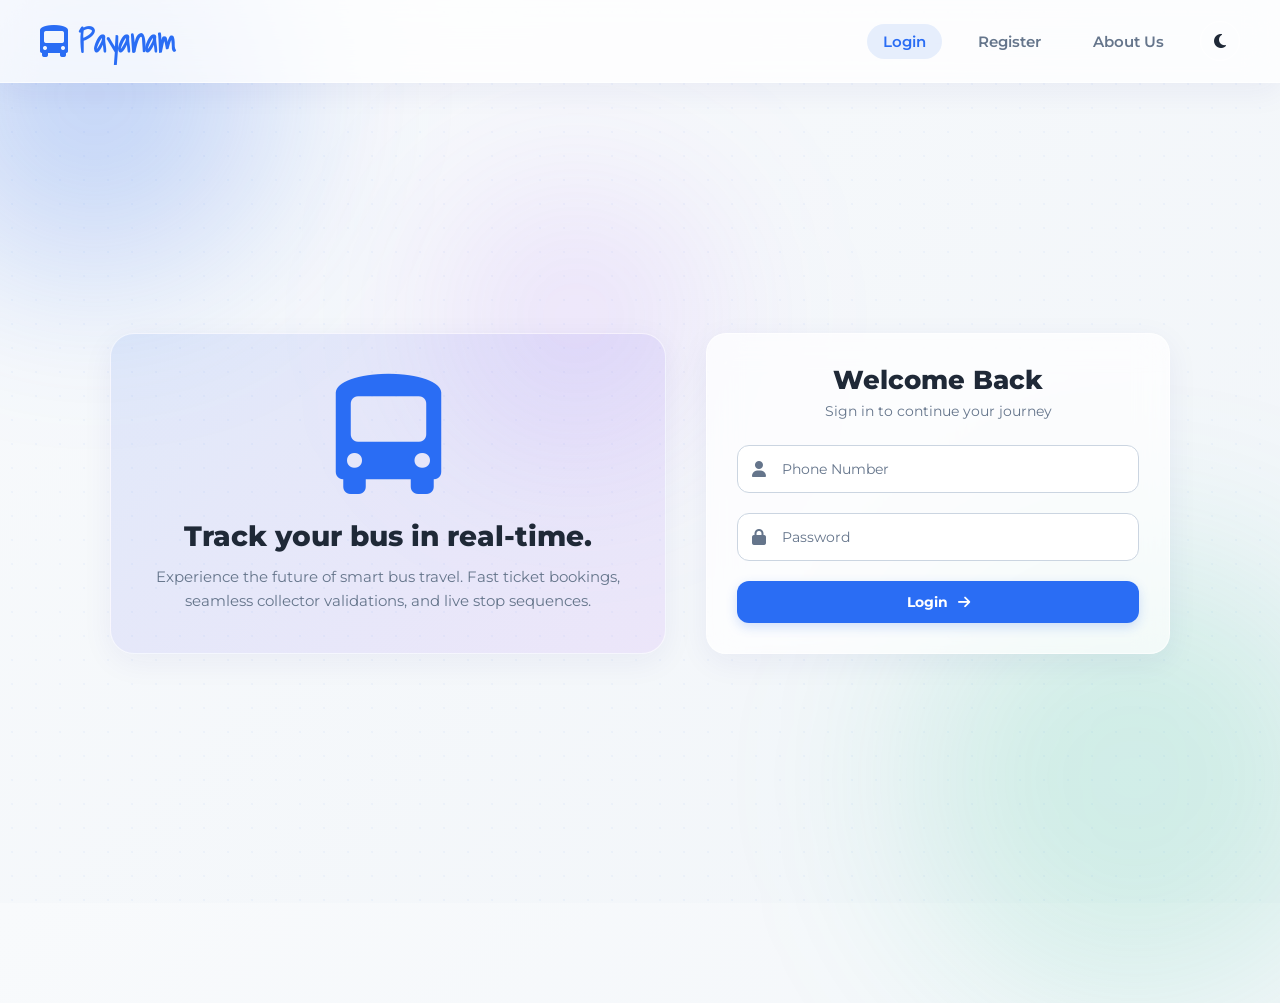
==== src/main/resources/static/index.html @ 1f66c8c4 "feat: complete root-level repository alignment with optimized docker and ignore rules" ====
<!DOCTYPE html>
<html lang="en" data-theme="light">
<head>
    <meta charset="UTF-8">
    <meta name="viewport" content="width=device-width, initial-scale=1.0">
    <link rel="stylesheet" href="src/css/style.css">
    <link rel="icon" type="image/x-icon" href="/src/images/icon.png">
    
    <!-- Fonts and Icons -->
    <link href="https://fonts.googleapis.com/css2?family=Montserrat:wght@300;400;600;700;800&family=Shadows+Into+Light&display=swap" rel="stylesheet">
    <link rel="stylesheet" href="https://cdnjs.cloudflare.com/ajax/libs/font-awesome/6.4.0/css/all.min.css">
    <title>Payanam - Future of Bus Travel</title>
    
    <script>
        // Apply theme immediately to prevent flashing
        const savedTheme = localStorage.getItem('theme') || 'light';
        document.documentElement.setAttribute('data-theme', savedTheme);
        
        fetch('/api/auth/me')
            .then(r => { if (r.ok) return r.json(); })
            .then(user => {
                if (user) {
                    if (user.role === 'ADMIN') window.location.href = '/admin.html';
                    else if (user.role === 'TICKETCOLLECTOR') window.location.href = '/collector.html';
                    else if (user.role === 'PASSENGER') window.location.href = '/dashboard.html';
                }
            }).catch(() => {});
    </script>
    
    <style>
        .main-content {
            display: flex;
            align-items: center;
            justify-content: center;
            min-height: calc(100vh - 80px);
            padding: 20px;
        }
        .container {
            display: grid;
            grid-template-columns: 1.2fr 1fr;
            gap: 40px;
            max-width: 1100px;
            width: 100%;
            align-items: center;
        }
        @media (max-width: 900px) {
            .container {
                grid-template-columns: 1fr;
            }
            .bus-image-wrapper {
                display: none;
            }
        }
        .bus-image-wrapper {
            background: linear-gradient(135deg, rgba(37, 99, 235, 0.1) 0%, rgba(168, 85, 247, 0.1) 100%);
            border-radius: 24px;
            padding: 40px;
            text-align: center;
            border: 1px solid var(--card-border);
            box-shadow: var(--glass-shadow);
        }
        .bus-vector {
            font-size: 120px;
            color: hsl(var(--primary));
            margin-bottom: 25px;
            animation: float-bus 4s infinite ease-in-out alternate;
        }
        @keyframes float-bus {
            0% { transform: translateY(0) rotate(0deg); }
            100% { transform: translateY(-15px) rotate(2deg); }
        }
        .bus-image-wrapper h2 {
            font-size: 28px;
            font-weight: 800;
            margin-bottom: 12px;
            color: hsl(var(--text-primary));
        }
        .bus-image-wrapper p {
            color: hsl(var(--text-secondary));
            font-size: 15px;
            line-height: 1.6;
        }
        .form-header {
            margin-bottom: 25px;
            text-align: center;
        }
        .form-header h2 {
            font-size: 26px;
            font-weight: 800;
            color: hsl(var(--text-primary));
            margin-bottom: 6px;
        }
        .form-header p {
            color: hsl(var(--text-secondary));
            font-size: 14px;
        }
        .about-us-container {
            max-width: 800px;
            margin: 0 auto;
            width: 100%;
        }
        .contact-grid {
            display: grid;
            grid-template-columns: repeat(3, 1fr);
            gap: 20px;
            margin-top: 30px;
        }
        @media (max-width: 600px) {
            .contact-grid {
                grid-template-columns: 1fr;
            }
        }
        .contact-box {
            background: var(--white);
            border: 1px solid var(--card-border);
            padding: 20px;
            border-radius: 16px;
            text-align: center;
            box-shadow: 0 4px 10px rgba(0,0,0,0.01);
        }
        .contact-box i {
            font-size: 24px;
            color: hsl(var(--primary));
            margin-bottom: 12px;
        }
        .contact-box p {
            font-weight: 700;
            font-size: 14px;
            margin-bottom: 4px;
        }
        .contact-box span {
            color: hsl(var(--text-secondary));
            font-size: 12px;
        }
    </style>
</head>
<body>
    <!-- Animated background layers -->
    <div class="bg-shape shape-1"></div>
    <div class="bg-shape shape-2"></div>
    <div class="bg-shape shape-3"></div>

    <header class="header">
        <div class="logo">
            <a class="logo-text" href="index.html">
                <i class="fas fa-bus-alt"></i> Payanam
            </a>
        </div>
        <nav class="nav-bar">
            <ul>    
                <li><span class="nav-link active" id="login-link">Login</span></li>
                <li><span class="nav-link" id="register-link">Register</span></li>
                <li><span class="nav-link" id="aboutus-link">About Us</span></li>
                <li>
                    <button class="theme-btn" id="theme-toggle" title="Toggle Light/Dark Theme">
                        <i class="fas fa-moon"></i>
                    </button>
                </li>
            </ul>
        </nav>
    </header>

    <main class="main-content">
        <div class="container" id="container">
            <div class="bus-image-wrapper">
                <i class="fas fa-bus-alt bus-vector"></i>
                <h2>Track your bus in real-time.</h2>
                <p>Experience the future of smart bus travel. Fast ticket bookings, seamless collector validations, and live stop sequences.</p>
            </div>
            
            <div class="glass-card" style="margin-bottom: 0;">
                <!-- Login Form -->
                <form id="login" class="login-form">
                    <div class="form-header">
                        <h2>Welcome Back</h2>
                        <p>Sign in to continue your journey</p>
                    </div>
                    
                    <div class="input-group"> 
                        <i class="fas fa-user input-icon"></i>
                        <input type="text" id="userId" name="userId" placeholder=" " required autocomplete="off">
                        <label for="userId">Phone Number</label>
                    </div>
                    <div class="input-group">
                        <i class="fas fa-lock input-icon"></i>
                        <input type="password" id="login-password" name="password" placeholder=" " required>
                        <label for="login-password">Password</label>
                    </div>

                    <button type="submit" class="primary-btn">
                        <span>Login</span>
                        <i class="fas fa-arrow-right"></i>
                    </button>
                </form>

                <!-- Register Form -->
                <form id="register" class="register-form" style="display: none;">
                    <div class="form-header">
                        <h2>Create Account</h2>
                        <p>Join Payanam today</p>
                    </div>

                    <div class="input-group"> 
                        <i class="fas fa-user input-icon"></i>
                        <input type="text" id="username" name="username" placeholder=" " required autocomplete="off">
                        <label for="username">Username</label>
                    </div>
                    <div class="input-group"> 
                        <i class="fas fa-phone input-icon"></i>
                        <input type="tel" id="phone" name="phone" placeholder=" " required autocomplete="off">
                        <label for="phone">Phone Number</label>
                    </div>
                    <div class="input-group">
                        <i class="fas fa-lock input-icon"></i>
                        <input type="password" id="register-password" name="password" placeholder=" " required>
                        <label for="register-password">Create Password</label>
                    </div>
                    <div class="input-group">
                        <i class="fas fa-check-circle input-icon"></i>
                        <input type="password" id="confirm-password" placeholder=" " required>
                        <label for="confirm-password">Confirm Password</label>
                    </div>
                    
                    <button type="submit" class="primary-btn">
                        <span>Register</span>
                        <i class="fas fa-arrow-right"></i>
                    </button>
                </form>
            </div>
        </div>

        <!-- About Us section -->
        <div id="aboutus-section" class="about-us-container" style="display: none;">
            <div class="glass-card" style="margin-bottom: 0;">
                <div class="form-header" style="text-align: left; border-bottom: 1px solid var(--border-divider); padding-bottom: 15px;">
                    <h2>About Payanam</h2>
                    <p>Building the next generation of public transport tracking systems</p>
                </div>
                <div style="font-size: 15px; line-height: 1.7; margin-top: 15px; display: flex; flex-direction: column; gap: 15px;">
                    <p><strong>Payanam</strong> is a smart bus tracking and ticket booking platform designed to simplify public transit. We merge secure digital ticket purchases with immediate collector scans and real-time route progress.</p>
                    <p>No more carrying exact change, losing paper tickets, or waiting at stops indefinitely. Simply purchase your digital pass online, view the active sequence updates from the collector, and show your confirmation ticket.</p>
                </div>
                
                <div class="contact-grid">
                    <div class="contact-box">
                        <i class="fas fa-phone-alt"></i>
                        <p>1800-123-4567</p>
                        <span>Toll-Free Support</span>
                    </div>
                    <div class="contact-box">
                        <i class="fas fa-envelope"></i>
                        <p>support@payanam.com</p>
                        <span>24/7 Email Support</span>
                    </div>
                    <div class="contact-box">
                        <i class="fas fa-map-marker-alt"></i>
                        <p>Vellore, IN</p>
                        <span>Headquarters</span>
                    </div>
                </div>
            </div>
        </div>
    </main>

    <!-- Global Loading Overlay -->
    <div class="loader-overlay" id="loading-overlay">
        <div class="spinner"></div>
    </div>

    <!-- Toast Notifications Container -->
    <div class="toast-container" id="toast-container"></div>

    <script src="src/js/index.js"></script>
</body>
</html>
---- src/main/resources/static/src/css/style.css ----
/* Global HSL Design System & Theme Custom Properties */
:root {
    --primary: 220 90% 56%;       /* #2563eb */
    --primary-hover: 224 85% 48%; /* #1d4ed8 */
    --secondary: 160 84% 39%;     /* #10b981 */
    --danger: 0 84% 60%;          /* #ef4444 */
    --warning: 38 92% 50%;        /* #f59e0b */
    --neutral-50: 210 40% 98%;
    --neutral-100: 210 40% 96.1%;
    --neutral-200: 210 40% 90%;
    --neutral-800: 215 28% 17%;
    --neutral-900: 222 47% 11%;
    
    /* Light Mode Tokens */
    --bg-start: #f8fafc;
    --bg-end: #f1f5f9;
    --bg-grid: rgba(37, 99, 235, 0.05);
    --text-primary: var(--neutral-800);
    --text-secondary: 215 16% 47%;
    --card-bg: rgba(255, 255, 255, 0.7);
    --card-border: rgba(255, 255, 255, 0.6);
    --glass-shadow: 0 8px 32px 0 rgba(31, 38, 135, 0.06);
    --nav-bg: rgba(255, 255, 255, 0.75);
    --border-divider: #cbd5e1;
    --white: #ffffff;
    --skeleton: #e2e8f0;
}

[data-theme="dark"] {
    /* Dark Mode Tokens */
    --bg-start: #0f172a;
    --bg-end: #020617;
    --bg-grid: rgba(96, 165, 250, 0.05);
    --text-primary: 210 40% 98%;
    --text-secondary: 215 20% 65%;
    --card-bg: rgba(15, 23, 42, 0.65);
    --card-border: rgba(255, 255, 255, 0.08);
    --glass-shadow: 0 8px 32px 0 rgba(0, 0, 0, 0.35);
    --nav-bg: rgba(15, 23, 42, 0.8);
    --border-divider: rgba(255, 255, 255, 0.1);
    --white: #1e293b;
    --skeleton: #334155;
}

/* Base Styles & Resets */
* {
    margin: 0;
    padding: 0;
    box-sizing: border-box;
    transition: background-color 0.3s ease, border-color 0.3s ease, color 0.3s ease;
}

body {
    font-family: "Montserrat", sans-serif;
    background: linear-gradient(135deg, var(--bg-start) 0%, var(--bg-end) 100%);
    min-height: 100vh;
    color: hsl(var(--text-primary));
    overflow-x: hidden;
    position: relative;
}

/* Grid Overlay Background Details */
body::before {
    content: '';
    position: absolute;
    top: 0; left: 0; width: 100%; height: 100%;
    background-image: radial-gradient(var(--bg-grid) 1px, transparent 1px);
    background-size: 24px 24px;
    z-index: -2;
    opacity: 0.8;
}

/* Floating Blurred Background Shapes */
.bg-shape {
    position: absolute;
    border-radius: 50%;
    filter: blur(90px);
    z-index: -1;
    animation: float 12s infinite ease-in-out alternate;
    pointer-events: none;
}

.shape-1 {
    width: 350px;
    height: 350px;
    background: rgba(37, 99, 235, 0.25);
    top: -80px;
    left: -80px;
}

.shape-2 {
    width: 450px;
    height: 450px;
    background: rgba(16, 185, 129, 0.15);
    bottom: -100px;
    right: -80px;
    animation-delay: -6s;
}

.shape-3 {
    width: 250px;
    height: 250px;
    background: rgba(168, 85, 247, 0.15);
    top: 35%;
    left: 45%;
    transform: translate(-50%, -50%);
    animation-duration: 16s;
}

@keyframes float {
    0% { transform: translate(0, 0) scale(1); }
    100% { transform: translate(40px, 60px) scale(1.15); }
}

/* Shared Header Navigation */
.header {
    display: flex;
    justify-content: space-between;
    align-items: center;
    padding: 15px 40px;
    background: var(--nav-bg);
    backdrop-filter: blur(16px);
    -webkit-backdrop-filter: blur(16px);
    position: sticky;
    top: 0;
    z-index: 99;
    border-bottom: 1px solid var(--card-border);
    box-shadow: var(--glass-shadow);
}

.logo-text {
    font-size: 32px;
    font-weight: 800;
    text-decoration: none;
    color: hsl(var(--primary));
    font-family: "Shadows Into Light", cursive;
    display: flex;
    align-items: center;
    gap: 10px;
}

.nav-bar ul {
    list-style: none;
    display: flex;
    gap: 20px;
    align-items: center;
}

.nav-link {
    cursor: pointer;
    font-weight: 600;
    font-size: 15px;
    color: hsl(var(--text-secondary));
    padding: 8px 16px;
    border-radius: 20px;
    transition: all 0.25s ease;
}

.nav-link:hover, .nav-link.active {
    color: hsl(var(--primary));
    background: rgba(37, 99, 235, 0.1);
}

/* Sleek Theme Switcher Button */
.theme-btn {
    background: transparent;
    border: 1px solid var(--card-border);
    color: hsl(var(--text-primary));
    width: 40px;
    height: 40px;
    border-radius: 50%;
    cursor: pointer;
    display: flex;
    align-items: center;
    justify-content: center;
    font-size: 16px;
    transition: all 0.25s ease;
}

.theme-btn:hover {
    background: rgba(37, 99, 235, 0.1);
    border-color: hsl(var(--primary));
    color: hsl(var(--primary));
    transform: rotate(20deg);
}

/* Global Grid Container System */
.container {
    max-width: 1200px;
    margin: 40px auto;
    padding: 0 20px;
}

/* Glassmorphism Cards & Panels */
.glass-card {
    background: var(--card-bg);
    border: 1px solid var(--card-border);
    backdrop-filter: blur(16px);
    -webkit-backdrop-filter: blur(16px);
    border-radius: 20px;
    box-shadow: var(--glass-shadow);
    padding: 30px;
    margin-bottom: 30px;
}

/* Core Dashboard Layout Matrices */
.dashboard-grid {
    display: grid;
    grid-template-columns: 280px 1fr;
    gap: 30px;
}

@media (max-width: 992px) {
    .dashboard-grid {
        grid-template-columns: 1fr;
    }
}

.content-grid {
    display: grid;
    grid-template-columns: 1fr 1fr;
    gap: 25px;
}

@media (max-width: 768px) {
    .content-grid {
        grid-template-columns: 1fr;
    }
}

/* Stats Widgets Cards */
.metrics-row {
    display: grid;
    grid-template-columns: repeat(auto-fit, minmax(220px, 1fr));
    gap: 20px;
    margin-bottom: 30px;
}

.metric-card {
    background: var(--white);
    border: 1px solid var(--card-border);
    border-radius: 16px;
    padding: 20px 24px;
    box-shadow: 0 4px 12px rgba(0,0,0,0.02);
    display: flex;
    align-items: center;
    gap: 20px;
    position: relative;
    overflow: hidden;
}

.metric-card::after {
    content: '';
    position: absolute;
    top: 0; left: 0; width: 4px; height: 100%;
    background: hsl(var(--primary));
}

.metric-card.success::after { background: hsl(var(--secondary)); }
.metric-card.danger::after { background: hsl(var(--danger)); }
.metric-card.warning::after { background: hsl(var(--warning)); }

.metric-icon {
    width: 50px;
    height: 50px;
    border-radius: 12px;
    display: flex;
    align-items: center;
    justify-content: center;
    font-size: 20px;
    color: hsl(var(--primary));
    background: rgba(37, 99, 235, 0.1);
}

.metric-card.success .metric-icon { color: hsl(var(--secondary)); background: rgba(16, 185, 129, 0.1); }
.metric-card.danger .metric-icon { color: hsl(var(--danger)); background: rgba(239, 68, 68, 0.1); }
.metric-card.warning .metric-icon { color: hsl(var(--warning)); background: rgba(245, 158, 11, 0.1); }

.metric-info h4 {
    font-size: 13px;
    color: hsl(var(--text-secondary));
    text-transform: uppercase;
    letter-spacing: 0.5px;
    margin-bottom: 5px;
}

.metric-info p {
    font-size: 24px;
    font-weight: 800;
    color: hsl(var(--text-primary));
}

/* Sidebar Navigation Pane */
.sidebar {
    display: flex;
    flex-direction: column;
    gap: 10px;
}

.sidebar-profile {
    text-align: center;
    padding-bottom: 20px;
    margin-bottom: 20px;
    border-bottom: 1px solid var(--border-divider);
}

.profile-avatar {
    width: 80px;
    height: 80px;
    border-radius: 50%;
    background: linear-gradient(135deg, hsl(var(--primary)) 0%, hsl(var(--warning)) 100%);
    color: white;
    display: flex;
    align-items: center;
    justify-content: center;
    font-size: 32px;
    font-weight: bold;
    margin: 0 auto 12px auto;
    border: 3px solid var(--white);
    box-shadow: var(--glass-shadow);
}

.sidebar-menu-btn {
    display: flex;
    align-items: center;
    gap: 15px;
    padding: 12px 20px;
    border-radius: 12px;
    background: transparent;
    color: hsl(var(--text-secondary));
    font-size: 15px;
    font-weight: 600;
    cursor: pointer;
    width: 100%;
    text-align: left;
    transition: all 0.25s ease;
    border: none;
}

.sidebar-menu-btn:hover, .sidebar-menu-btn.active {
    background: hsl(var(--primary));
    color: white;
    box-shadow: 0 4px 12px rgba(37, 99, 235, 0.25);
}

/* Forms Elements & Custom Floating Input Groups */
.input-group {
    position: relative;
    margin-bottom: 20px;
    width: 100%;
}

.input-icon {
    position: absolute;
    left: 15px;
    top: 50%;
    transform: translateY(-50%);
    color: hsl(var(--text-secondary));
    pointer-events: none;
}

.input-group input, .input-group select {
    width: 100%;
    padding: 14px 16px 14px 45px;
    border: 1px solid var(--border-divider);
    border-radius: 12px;
    background: var(--white);
    color: hsl(var(--text-primary));
    font-family: inherit;
    font-size: 14px;
    transition: all 0.25s ease;
}

.input-group select {
    appearance: none;
}

.input-group input:focus, .input-group select:focus {
    border-color: hsl(var(--primary));
    box-shadow: 0 0 0 3px rgba(37, 99, 235, 0.15);
}

.input-group label {
    position: absolute;
    left: 45px;
    top: 50%;
    transform: translateY(-50%);
    color: hsl(var(--text-secondary));
    pointer-events: none;
    transition: all 0.25s ease;
    font-size: 14px;
}

.input-group input:focus ~ label,
.input-group input:not(:placeholder-shown) ~ label {
    top: 0;
    left: 15px;
    font-size: 11px;
    background: var(--white);
    padding: 2px 8px;
    color: hsl(var(--primary));
    border-radius: 4px;
}

/* Sleek Buttons System */
.primary-btn, .secondary-btn, .danger-btn {
    display: inline-flex;
    align-items: center;
    justify-content: center;
    gap: 10px;
    padding: 12px 24px;
    border-radius: 12px;
    font-weight: 700;
    font-size: 14px;
    font-family: inherit;
    cursor: pointer;
    border: none;
    width: 100%;
    transition: all 0.25s ease;
}

.primary-btn {
    background: hsl(var(--primary));
    color: white;
    box-shadow: 0 4px 12px rgba(37, 99, 235, 0.2);
}

.primary-btn:hover {
    background: hsl(var(--primary-hover));
    transform: translateY(-2px);
}

.secondary-btn {
    background: rgba(37, 99, 235, 0.1);
    color: hsl(var(--primary));
}

.secondary-btn:hover {
    background: rgba(37, 99, 235, 0.18);
    transform: translateY(-2px);
}

.danger-btn {
    background: hsl(var(--danger));
    color: white;
    box-shadow: 0 4px 12px rgba(239, 68, 68, 0.2);
}

.danger-btn:hover {
    background: #dc2626;
    transform: translateY(-2px);
}

/* Beautiful Lists & Tables Styles */
.custom-table-wrapper {
    overflow-x: auto;
    border-radius: 12px;
    border: 1px solid var(--border-divider);
    background: var(--white);
}

.custom-table {
    width: 100%;
    border-collapse: collapse;
    text-align: left;
    font-size: 14px;
}

.custom-table th, .custom-table td {
    padding: 14px 20px;
}

.custom-table th {
    background: rgba(37, 99, 235, 0.05);
    color: hsl(var(--text-secondary));
    font-weight: 700;
    text-transform: uppercase;
    font-size: 12px;
    letter-spacing: 0.5px;
    border-bottom: 1px solid var(--border-divider);
}

.custom-table tr:not(:last-child) {
    border-bottom: 1px solid var(--border-divider);
}

.custom-table tbody tr:hover {
    background: rgba(37, 99, 235, 0.02);
}

/* Real-Time Status Badge Labels */
.status-badge {
    display: inline-flex;
    align-items: center;
    padding: 4px 12px;
    border-radius: 20px;
    font-size: 11px;
    font-weight: 700;
    text-transform: uppercase;
}

.status-badge.active { background: rgba(16, 185, 129, 0.12); color: hsl(var(--secondary)); }
.status-badge.pending { background: rgba(245, 158, 11, 0.12); color: hsl(var(--warning)); }
.status-badge.expired { background: rgba(239, 68, 68, 0.12); color: hsl(var(--danger)); }

/* Real-time Bus Stop Tracking Timeline List */
.timeline {
    position: relative;
    padding-left: 25px;
    margin-top: 15px;
}

.timeline::before {
    content: '';
    position: absolute;
    left: 5px;
    top: 5px;
    width: 3px;
    height: calc(100% - 15px);
    background: var(--border-divider);
}

.timeline-item {
    position: relative;
    padding-bottom: 20px;
}

.timeline-marker {
    position: absolute;
    left: -24px;
    top: 4px;
    width: 13px;
    height: 13px;
    border-radius: 50%;
    background: var(--white);
    border: 3px solid var(--border-divider);
    z-index: 1;
    transition: all 0.3s ease;
}

.timeline-item.passed .timeline-marker {
    background: hsl(var(--secondary));
    border-color: hsl(var(--secondary));
}

.timeline-item.active .timeline-marker {
    background: hsl(var(--primary));
    border-color: hsl(var(--primary));
    box-shadow: 0 0 0 4px rgba(37, 99, 235, 0.25);
    transform: scale(1.2);
}

.timeline-item.active::before {
    content: '';
    position: absolute;
    left: -20px;
    top: 8px;
    width: 5px;
    height: 5px;
    border-radius: 50%;
    background: white;
    z-index: 2;
}

.timeline-content {
    background: var(--white);
    border: 1px solid var(--card-border);
    padding: 12px 18px;
    border-radius: 12px;
    display: flex;
    justify-content: space-between;
    align-items: center;
    box-shadow: 0 2px 6px rgba(0,0,0,0.01);
}

.timeline-item.active .timeline-content {
    background: rgba(37, 99, 235, 0.05);
    border-color: rgba(37, 99, 235, 0.2);
}

/* Skeletons Placeholder Loading screens */
.skeleton-row {
    background: var(--skeleton);
    height: 18px;
    border-radius: 4px;
    margin-bottom: 12px;
    animation: pulse 1.5s infinite alternate;
}

@keyframes pulse {
    0% { opacity: 0.6; }
    100% { opacity: 1; }
}

/* Global Loading screen & Async Loader Overlay */
.loader-overlay {
    position: fixed;
    top: 0; left: 0; width: 100vw; height: 100vh;
    background: rgba(15, 23, 42, 0.6);
    backdrop-filter: blur(8px);
    z-index: 9999;
    display: flex;
    align-items: center;
    justify-content: center;
    opacity: 0;
    pointer-events: none;
    transition: opacity 0.3s ease;
}

.loader-overlay.active {
    opacity: 1;
    pointer-events: auto;
}

.spinner {
    width: 60px;
    height: 60px;
    border: 5px solid rgba(255, 255, 255, 0.25);
    border-top: 5px solid hsl(var(--primary));
    border-radius: 50%;
    animation: spin 1s infinite linear;
    box-shadow: var(--glass-shadow);
}

@keyframes spin {
    0% { transform: rotate(0deg); }
    100% { transform: rotate(360deg); }
}

/* Toast Notification Overlay Layout */
.toast-container {
    position: fixed;
    bottom: 25px;
    right: 25px;
    z-index: 10000;
    display: flex;
    flex-direction: column;
    gap: 12px;
    max-width: 360px;
    width: 100%;
}

.toast {
    background: var(--white);
    border: 1px solid var(--card-border);
    box-shadow: 0 10px 30px rgba(0,0,0,0.15);
    padding: 16px 20px;
    border-radius: 12px;
    display: flex;
    align-items: center;
    gap: 15px;
    transform: translateY(30px);
    opacity: 0;
    animation: slideIn 0.35s forwards cubic-bezier(0.175, 0.885, 0.32, 1.275);
    border-left: 5px solid hsl(var(--primary));
}

.toast.success { border-left-color: hsl(var(--secondary)); }
.toast.error { border-left-color: hsl(var(--danger)); }
.toast.warning { border-left-color: hsl(var(--warning)); }

@keyframes slideIn {
    to { transform: translateY(0); opacity: 1; }
}

/* Print Ticket Design Overrides */
@media print {
    body * {
        visibility: hidden;
    }
    .print-ticket-modal, .print-ticket-modal * {
        visibility: visible;
    }
    .print-ticket-modal {
        position: absolute;
        left: 0;
        top: 0;
        width: 100%;
        border: 2px dashed #000 !important;
        padding: 30px !important;
        background: white !important;
        color: black !important;
    }
    .modal-close-btn, .print-action-btn {
        display: none !important;
    }
}
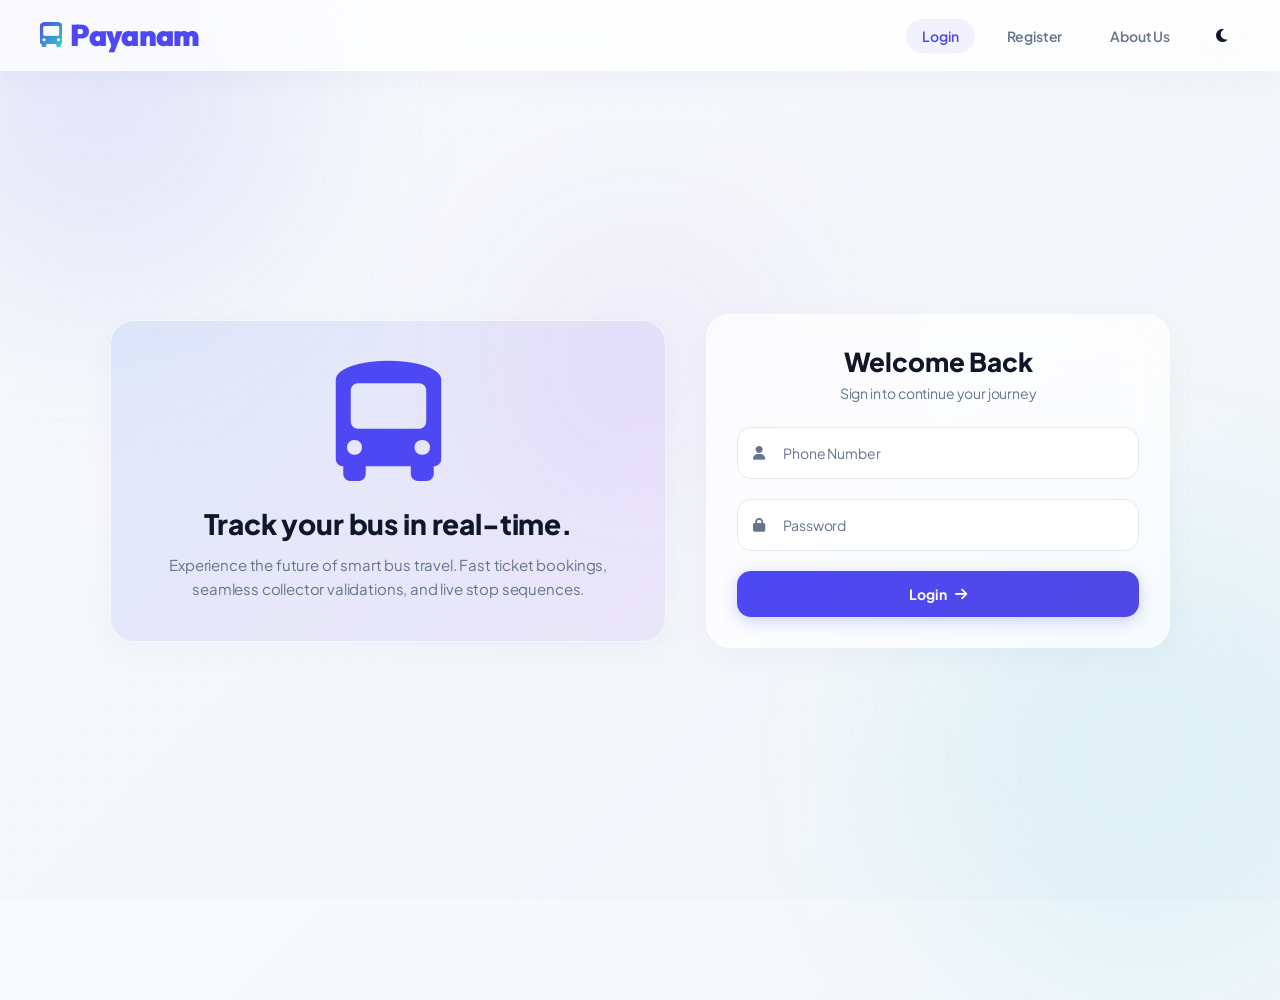
==== commit c3a29f1e: "Redesign layouts, OLED dark black theme, optimize mobile performance, fix broken collector styles, r" ====
--- a/src/main/resources/static/index.html
+++ b/src/main/resources/static/index.html
@@ -7,7 +7,7 @@
     <link rel="icon" type="image/x-icon" href="/src/images/icon.png">
     
     <!-- Fonts and Icons -->
-    <link href="https://fonts.googleapis.com/css2?family=Montserrat:wght@300;400;600;700;800&family=Shadows+Into+Light&display=swap" rel="stylesheet">
+    <link href="https://fonts.googleapis.com/css2?family=Plus+Jakarta+Sans:wght@300;400;500;600;700;800&family=Outfit:wght@300;400;500;600;700;800;900&family=Shadows+Into+Light&display=swap" rel="stylesheet">
     <link rel="stylesheet" href="https://cdnjs.cloudflare.com/ajax/libs/font-awesome/6.4.0/css/all.min.css">
     <title>Payanam - Future of Bus Travel</title>
     
--- a/src/main/resources/static/src/css/style.css
+++ b/src/main/resources/static/src/css/style.css
@@ -1,65 +1,77 @@
-/* Global HSL Design System & Theme Custom Properties */
+/* 
+ * ========================================================================
+ *                 PAYANAM MODERN GLOBAL DESIGN SYSTEM
+ * ========================================================================
+ */
+
+/* Google Premium Typography */
+@import url('https://fonts.googleapis.com/css2?family=Plus+Jakarta+Sans:wght@300;400;500;600;700;800&family=Outfit:wght@300;400;500;600;700;800;900&family=Shadows+Into+Light&display=swap');
+
 :root {
-    --primary: 220 90% 56%;       /* #2563eb */
-    --primary-hover: 224 85% 48%; /* #1d4ed8 */
-    --secondary: 160 84% 39%;     /* #10b981 */
-    --danger: 0 84% 60%;          /* #ef4444 */
-    --warning: 38 92% 50%;        /* #f59e0b */
+    /* Brand Palette - Modern High-Vibrancy Electric Colors */
+    --primary: 242 89% 62%;       /* Electric Indigo (#6366f1) */
+    --primary-hover: 243 75% 59%; /* Indigo Hover (#4f46e5) */
+    --secondary: 172 66% 50%;     /* Premium Electric Cyan (#06b6d4) */
+    --danger: 350 89% 60%;        /* Electric Coral (#f43f5e) */
+    --warning: 38 92% 50%;        /* Amber Gold (#f59e0b) */
+    
+    /* Neutrals */
     --neutral-50: 210 40% 98%;
     --neutral-100: 210 40% 96.1%;
     --neutral-200: 210 40% 90%;
     --neutral-800: 215 28% 17%;
     --neutral-900: 222 47% 11%;
-    
+
     /* Light Mode Tokens */
     --bg-start: #f8fafc;
     --bg-end: #f1f5f9;
-    --bg-grid: rgba(37, 99, 235, 0.05);
-    --text-primary: var(--neutral-800);
+    --bg-grid: rgba(99, 102, 241, 0.05);
+    --text-primary: var(--neutral-900);
     --text-secondary: 215 16% 47%;
     --card-bg: rgba(255, 255, 255, 0.7);
     --card-border: rgba(255, 255, 255, 0.6);
-    --glass-shadow: 0 8px 32px 0 rgba(31, 38, 135, 0.06);
+    --glass-shadow: 0 8px 32px 0 rgba(31, 38, 135, 0.04);
     --nav-bg: rgba(255, 255, 255, 0.75);
-    --border-divider: #cbd5e1;
+    --border-divider: #e2e8f0;
     --white: #ffffff;
     --skeleton: #e2e8f0;
 }
 
 [data-theme="dark"] {
-    /* Dark Mode Tokens */
-    --bg-start: #0f172a;
-    --bg-end: #020617;
-    --bg-grid: rgba(96, 165, 250, 0.05);
+    /* Premium OLED Pitch-Black & Neon Glow Tokens */
+    --bg-start: #000000;
+    --bg-end: #000000;
+    --bg-grid: rgba(99, 102, 241, 0.04);
     --text-primary: 210 40% 98%;
-    --text-secondary: 215 20% 65%;
-    --card-bg: rgba(15, 23, 42, 0.65);
+    --text-secondary: 215 20% 70%;
+    --card-bg: rgba(10, 10, 10, 0.75);
     --card-border: rgba(255, 255, 255, 0.08);
-    --glass-shadow: 0 8px 32px 0 rgba(0, 0, 0, 0.35);
-    --nav-bg: rgba(15, 23, 42, 0.8);
-    --border-divider: rgba(255, 255, 255, 0.1);
-    --white: #1e293b;
-    --skeleton: #334155;
-}
-
-/* Base Styles & Resets */
+    --glass-shadow: 0 8px 32px 0 rgba(0, 0, 0, 0.8), 0 0 1px 1px rgba(255, 255, 255, 0.05);
+    --nav-bg: rgba(0, 0, 0, 0.85);
+    --border-divider: rgba(255, 255, 255, 0.08);
+    --white: #0f0f0f;
+    --skeleton: #1a1a1a;
+}
+
+/* Base Styles & Global Resets */
 * {
     margin: 0;
     padding: 0;
     box-sizing: border-box;
-    transition: background-color 0.3s ease, border-color 0.3s ease, color 0.3s ease;
+    transition: background-color 0.25s ease, border-color 0.25s ease, color 0.25s ease, transform 0.2s ease, box-shadow 0.25s ease;
 }
 
 body {
-    font-family: "Montserrat", sans-serif;
+    font-family: 'Plus Jakarta Sans', 'Outfit', sans-serif;
     background: linear-gradient(135deg, var(--bg-start) 0%, var(--bg-end) 100%);
     min-height: 100vh;
     color: hsl(var(--text-primary));
     overflow-x: hidden;
     position: relative;
-}
-
-/* Grid Overlay Background Details */
+    letter-spacing: -0.01em;
+}
+
+/* Premium Grid Overlay Background Details */
 body::before {
     content: '';
     position: absolute;
@@ -70,165 +82,220 @@
     opacity: 0.8;
 }
 
-/* Floating Blurred Background Shapes */
+/* Breathtaking Animated Background Shapes */
 .bg-shape {
     position: absolute;
     border-radius: 50%;
-    filter: blur(90px);
+    filter: blur(100px);
     z-index: -1;
-    animation: float 12s infinite ease-in-out alternate;
+    animation: float-shape 15s infinite ease-in-out alternate;
     pointer-events: none;
+    opacity: 0.65;
 }
 
 .shape-1 {
-    width: 350px;
-    height: 350px;
-    background: rgba(37, 99, 235, 0.25);
-    top: -80px;
-    left: -80px;
+    width: 400px;
+    height: 400px;
+    background: rgba(99, 102, 241, 0.2);
+    top: -100px;
+    left: -100px;
 }
 
 .shape-2 {
-    width: 450px;
-    height: 450px;
-    background: rgba(16, 185, 129, 0.15);
+    width: 480px;
+    height: 480px;
+    background: rgba(6, 182, 212, 0.12);
     bottom: -100px;
-    right: -80px;
-    animation-delay: -6s;
+    right: -100px;
+    animation-delay: -7s;
 }
 
 .shape-3 {
-    width: 250px;
-    height: 250px;
-    background: rgba(168, 85, 247, 0.15);
-    top: 35%;
-    left: 45%;
+    width: 300px;
+    height: 300px;
+    background: rgba(168, 85, 247, 0.12);
+    top: 40%;
+    left: 50%;
     transform: translate(-50%, -50%);
-    animation-duration: 16s;
-}
-
-@keyframes float {
-    0% { transform: translate(0, 0) scale(1); }
-    100% { transform: translate(40px, 60px) scale(1.15); }
-}
-
-/* Shared Header Navigation */
+    animation-duration: 20s;
+}
+
+@keyframes float-shape {
+    0% { transform: translate(0, 0) scale(1) rotate(0deg); }
+    50% { transform: translate(50px, 30px) scale(1.1) rotate(90deg); }
+    100% { transform: translate(-30px, 60px) scale(0.95) rotate(180deg); }
+}
+
+/* Glassmorphic Sticky Header */
 .header {
     display: flex;
     justify-content: space-between;
     align-items: center;
-    padding: 15px 40px;
+    padding: 16px 40px;
     background: var(--nav-bg);
-    backdrop-filter: blur(16px);
-    -webkit-backdrop-filter: blur(16px);
+    backdrop-filter: blur(20px);
+    -webkit-backdrop-filter: blur(20px);
     position: sticky;
     top: 0;
-    z-index: 99;
+    z-index: 100;
     border-bottom: 1px solid var(--card-border);
     box-shadow: var(--glass-shadow);
 }
 
 .logo-text {
-    font-size: 32px;
-    font-weight: 800;
+    font-size: 30px;
+    font-weight: 900;
     text-decoration: none;
     color: hsl(var(--primary));
-    font-family: "Shadows Into Light", cursive;
-    display: flex;
-    align-items: center;
-    gap: 10px;
+    font-family: 'Outfit', sans-serif;
+    display: flex;
+    align-items: center;
+    gap: 8px;
+    letter-spacing: -0.03em;
+}
+
+.logo-text i {
+    font-size: 26px;
+    background: linear-gradient(135deg, hsl(var(--primary)) 0%, hsl(var(--secondary)) 100%);
+    -webkit-background-clip: text;
+    -webkit-text-fill-color: transparent;
 }
 
 .nav-bar ul {
     list-style: none;
     display: flex;
-    gap: 20px;
+    gap: 16px;
     align-items: center;
 }
 
 .nav-link {
     cursor: pointer;
     font-weight: 600;
-    font-size: 15px;
+    font-size: 14px;
     color: hsl(var(--text-secondary));
     padding: 8px 16px;
     border-radius: 20px;
-    transition: all 0.25s ease;
+    transition: all 0.2s ease;
 }
 
 .nav-link:hover, .nav-link.active {
     color: hsl(var(--primary));
-    background: rgba(37, 99, 235, 0.1);
-}
-
-/* Sleek Theme Switcher Button */
+    background: rgba(99, 102, 241, 0.08);
+}
+
+/* Modern Theme Switcher Button */
 .theme-btn {
     background: transparent;
     border: 1px solid var(--card-border);
     color: hsl(var(--text-primary));
-    width: 40px;
-    height: 40px;
+    width: 38px;
+    height: 38px;
     border-radius: 50%;
     cursor: pointer;
     display: flex;
     align-items: center;
     justify-content: center;
-    font-size: 16px;
-    transition: all 0.25s ease;
+    font-size: 15px;
+    box-shadow: 0 2px 8px rgba(0, 0, 0, 0.02);
 }
 
 .theme-btn:hover {
-    background: rgba(37, 99, 235, 0.1);
+    background: rgba(99, 102, 241, 0.08);
     border-color: hsl(var(--primary));
     color: hsl(var(--primary));
-    transform: rotate(20deg);
-}
-
-/* Global Grid Container System */
+    transform: rotate(15deg) scale(1.05);
+}
+
+/* Global Container */
 .container {
     max-width: 1200px;
     margin: 40px auto;
     padding: 0 20px;
 }
 
-/* Glassmorphism Cards & Panels */
+/* Modern Premium Glassmorphic Card */
 .glass-card {
     background: var(--card-bg);
     border: 1px solid var(--card-border);
-    backdrop-filter: blur(16px);
-    -webkit-backdrop-filter: blur(16px);
-    border-radius: 20px;
+    backdrop-filter: blur(20px);
+    -webkit-backdrop-filter: blur(20px);
+    border-radius: 24px;
     box-shadow: var(--glass-shadow);
     padding: 30px;
     margin-bottom: 30px;
-}
-
-/* Core Dashboard Layout Matrices */
+    overflow: hidden;
+}
+
+.glass-card:hover {
+    box-shadow: var(--glass-shadow), 0 12px 40px rgba(0, 0, 0, 0.08);
+}
+
+/* Dashboard Layout Grid Matrices */
 .dashboard-grid {
     display: grid;
     grid-template-columns: 280px 1fr;
     gap: 30px;
 }
 
-@media (max-width: 992px) {
-    .dashboard-grid {
-        grid-template-columns: 1fr;
-    }
-}
-
+.sidebar {
+    display: flex;
+    flex-direction: column;
+    gap: 15px;
+}
+
+.sidebar-profile {
+    text-align: center;
+    padding-bottom: 24px;
+    margin-bottom: 20px;
+    border-bottom: 1px solid var(--border-divider);
+}
+
+.profile-avatar {
+    width: 76px;
+    height: 76px;
+    border-radius: 50%;
+    background: linear-gradient(135deg, hsl(var(--primary)) 0%, hsl(var(--secondary)) 100%);
+    color: white;
+    display: flex;
+    align-items: center;
+    justify-content: center;
+    font-size: 28px;
+    font-weight: 800;
+    margin: 0 auto 16px auto;
+    border: 3px solid var(--white);
+    box-shadow: 0 8px 24px rgba(99, 102, 241, 0.25);
+}
+
+.sidebar-menu-btn {
+    display: flex;
+    align-items: center;
+    gap: 12px;
+    padding: 14px 20px;
+    border-radius: 16px;
+    background: transparent;
+    color: hsl(var(--text-secondary));
+    font-size: 14px;
+    font-weight: 600;
+    cursor: pointer;
+    width: 100%;
+    text-align: left;
+    border: none;
+}
+
+.sidebar-menu-btn:hover, .sidebar-menu-btn.active {
+    background: hsl(var(--primary));
+    color: white;
+    box-shadow: 0 8px 20px rgba(99, 102, 241, 0.25);
+}
+
+/* Content Layout Grid */
 .content-grid {
     display: grid;
     grid-template-columns: 1fr 1fr;
     gap: 25px;
 }
 
-@media (max-width: 768px) {
-    .content-grid {
-        grid-template-columns: 1fr;
-    }
-}
-
-/* Stats Widgets Cards */
+/* Metric Cards Widgets Row */
 .metrics-row {
     display: grid;
     grid-template-columns: repeat(auto-fit, minmax(220px, 1fr));
@@ -239,12 +306,12 @@
 .metric-card {
     background: var(--white);
     border: 1px solid var(--card-border);
-    border-radius: 16px;
-    padding: 20px 24px;
-    box-shadow: 0 4px 12px rgba(0,0,0,0.02);
-    display: flex;
-    align-items: center;
-    gap: 20px;
+    border-radius: 20px;
+    padding: 24px;
+    box-shadow: 0 4px 16px rgba(0,0,0,0.01);
+    display: flex;
+    align-items: center;
+    gap: 16px;
     position: relative;
     overflow: hidden;
 }
@@ -256,94 +323,42 @@
     background: hsl(var(--primary));
 }
 
-.metric-card.success::after { background: hsl(var(--secondary)); }
+.metric-card.success::after { background: #10b981; }
 .metric-card.danger::after { background: hsl(var(--danger)); }
 .metric-card.warning::after { background: hsl(var(--warning)); }
 
 .metric-icon {
-    width: 50px;
-    height: 50px;
+    width: 46px;
+    height: 46px;
     border-radius: 12px;
     display: flex;
     align-items: center;
     justify-content: center;
-    font-size: 20px;
+    font-size: 18px;
     color: hsl(var(--primary));
-    background: rgba(37, 99, 235, 0.1);
-}
-
-.metric-card.success .metric-icon { color: hsl(var(--secondary)); background: rgba(16, 185, 129, 0.1); }
-.metric-card.danger .metric-icon { color: hsl(var(--danger)); background: rgba(239, 68, 68, 0.1); }
-.metric-card.warning .metric-icon { color: hsl(var(--warning)); background: rgba(245, 158, 11, 0.1); }
+    background: rgba(99, 102, 241, 0.08);
+}
+
+.metric-card.success .metric-icon { color: #10b981; background: rgba(16, 185, 129, 0.08); }
+.metric-card.danger .metric-icon { color: hsl(var(--danger)); background: rgba(244, 63, 94, 0.08); }
+.metric-card.warning .metric-icon { color: hsl(var(--warning)); background: rgba(245, 158, 11, 0.08); }
 
 .metric-info h4 {
-    font-size: 13px;
+    font-size: 12px;
+    font-weight: 700;
     color: hsl(var(--text-secondary));
     text-transform: uppercase;
-    letter-spacing: 0.5px;
-    margin-bottom: 5px;
+    letter-spacing: 0.8px;
+    margin-bottom: 4px;
 }
 
 .metric-info p {
-    font-size: 24px;
+    font-size: 26px;
     font-weight: 800;
     color: hsl(var(--text-primary));
 }
 
-/* Sidebar Navigation Pane */
-.sidebar {
-    display: flex;
-    flex-direction: column;
-    gap: 10px;
-}
-
-.sidebar-profile {
-    text-align: center;
-    padding-bottom: 20px;
-    margin-bottom: 20px;
-    border-bottom: 1px solid var(--border-divider);
-}
-
-.profile-avatar {
-    width: 80px;
-    height: 80px;
-    border-radius: 50%;
-    background: linear-gradient(135deg, hsl(var(--primary)) 0%, hsl(var(--warning)) 100%);
-    color: white;
-    display: flex;
-    align-items: center;
-    justify-content: center;
-    font-size: 32px;
-    font-weight: bold;
-    margin: 0 auto 12px auto;
-    border: 3px solid var(--white);
-    box-shadow: var(--glass-shadow);
-}
-
-.sidebar-menu-btn {
-    display: flex;
-    align-items: center;
-    gap: 15px;
-    padding: 12px 20px;
-    border-radius: 12px;
-    background: transparent;
-    color: hsl(var(--text-secondary));
-    font-size: 15px;
-    font-weight: 600;
-    cursor: pointer;
-    width: 100%;
-    text-align: left;
-    transition: all 0.25s ease;
-    border: none;
-}
-
-.sidebar-menu-btn:hover, .sidebar-menu-btn.active {
-    background: hsl(var(--primary));
-    color: white;
-    box-shadow: 0 4px 12px rgba(37, 99, 235, 0.25);
-}
-
-/* Forms Elements & Custom Floating Input Groups */
+/* Premium Floating Form Fields */
 .input-group {
     position: relative;
     margin-bottom: 20px;
@@ -352,111 +367,118 @@
 
 .input-icon {
     position: absolute;
-    left: 15px;
+    left: 16px;
     top: 50%;
     transform: translateY(-50%);
     color: hsl(var(--text-secondary));
     pointer-events: none;
+    font-size: 14px;
+    z-index: 2;
 }
 
 .input-group input, .input-group select {
     width: 100%;
-    padding: 14px 16px 14px 45px;
+    padding: 16px 16px 16px 46px;
     border: 1px solid var(--border-divider);
-    border-radius: 12px;
+    border-radius: 14px;
     background: var(--white);
     color: hsl(var(--text-primary));
     font-family: inherit;
     font-size: 14px;
-    transition: all 0.25s ease;
+    outline: none;
+    z-index: 1;
 }
 
 .input-group select {
     appearance: none;
+    background-image: url("data:image/svg+xml;utf8,<svg xmlns='http://www.w3.org/2000/svg' width='24' height='24' viewBox='0 0 24 24' fill='none' stroke='%2364748b' stroke-width='2' stroke-linecap='round' stroke-linejoin='round'><polyline points='6 9 12 15 18 9'></polyline></svg>");
+    background-repeat: no-repeat;
+    background-position: right 16px top 50%;
+    background-size: 16px;
 }
 
 .input-group input:focus, .input-group select:focus {
     border-color: hsl(var(--primary));
-    box-shadow: 0 0 0 3px rgba(37, 99, 235, 0.15);
+    box-shadow: 0 0 0 4px rgba(99, 102, 241, 0.12);
 }
 
 .input-group label {
     position: absolute;
-    left: 45px;
+    left: 46px;
     top: 50%;
     transform: translateY(-50%);
     color: hsl(var(--text-secondary));
     pointer-events: none;
-    transition: all 0.25s ease;
     font-size: 14px;
+    z-index: 2;
 }
 
 .input-group input:focus ~ label,
 .input-group input:not(:placeholder-shown) ~ label {
     top: 0;
-    left: 15px;
+    left: 14px;
     font-size: 11px;
     background: var(--white);
-    padding: 2px 8px;
+    padding: 1px 6px;
     color: hsl(var(--primary));
-    border-radius: 4px;
-}
-
-/* Sleek Buttons System */
+    font-weight: 700;
+}
+
+/* Beautiful High-End Buttons */
 .primary-btn, .secondary-btn, .danger-btn {
     display: inline-flex;
     align-items: center;
     justify-content: center;
-    gap: 10px;
-    padding: 12px 24px;
-    border-radius: 12px;
+    gap: 8px;
+    padding: 14px 24px;
+    border-radius: 14px;
     font-weight: 700;
     font-size: 14px;
     font-family: inherit;
     cursor: pointer;
     border: none;
     width: 100%;
-    transition: all 0.25s ease;
 }
 
 .primary-btn {
-    background: hsl(var(--primary));
+    background: linear-gradient(135deg, hsl(var(--primary)) 0%, hsl(var(--primary-hover)) 100%);
     color: white;
-    box-shadow: 0 4px 12px rgba(37, 99, 235, 0.2);
+    box-shadow: 0 4px 16px rgba(99, 102, 241, 0.3);
 }
 
 .primary-btn:hover {
-    background: hsl(var(--primary-hover));
     transform: translateY(-2px);
+    box-shadow: 0 8px 24px rgba(99, 102, 241, 0.4);
 }
 
 .secondary-btn {
-    background: rgba(37, 99, 235, 0.1);
+    background: rgba(99, 102, 241, 0.08);
     color: hsl(var(--primary));
 }
 
 .secondary-btn:hover {
-    background: rgba(37, 99, 235, 0.18);
+    background: rgba(99, 102, 241, 0.14);
     transform: translateY(-2px);
 }
 
 .danger-btn {
-    background: hsl(var(--danger));
+    background: linear-gradient(135deg, hsl(var(--danger)) 0%, #e11d48 100%);
     color: white;
-    box-shadow: 0 4px 12px rgba(239, 68, 68, 0.2);
+    box-shadow: 0 4px 16px rgba(244, 63, 94, 0.3);
 }
 
 .danger-btn:hover {
-    background: #dc2626;
     transform: translateY(-2px);
-}
-
-/* Beautiful Lists & Tables Styles */
+    box-shadow: 0 8px 24px rgba(244, 63, 94, 0.4);
+}
+
+/* Table Restructuring */
 .custom-table-wrapper {
     overflow-x: auto;
-    border-radius: 12px;
+    border-radius: 16px;
     border: 1px solid var(--border-divider);
     background: var(--white);
+    margin-bottom: 20px;
 }
 
 .custom-table {
@@ -467,16 +489,16 @@
 }
 
 .custom-table th, .custom-table td {
-    padding: 14px 20px;
+    padding: 16px 20px;
 }
 
 .custom-table th {
-    background: rgba(37, 99, 235, 0.05);
+    background: rgba(99, 102, 241, 0.04);
     color: hsl(var(--text-secondary));
     font-weight: 700;
     text-transform: uppercase;
-    font-size: 12px;
-    letter-spacing: 0.5px;
+    font-size: 11px;
+    letter-spacing: 0.8px;
     border-bottom: 1px solid var(--border-divider);
 }
 
@@ -485,126 +507,107 @@
 }
 
 .custom-table tbody tr:hover {
-    background: rgba(37, 99, 235, 0.02);
-}
-
-/* Real-Time Status Badge Labels */
+    background: rgba(99, 102, 241, 0.02);
+}
+
+/* Status Badges */
 .status-badge {
     display: inline-flex;
     align-items: center;
-    padding: 4px 12px;
+    gap: 4px;
+    padding: 5px 12px;
     border-radius: 20px;
-    font-size: 11px;
+    font-size: 10px;
     font-weight: 700;
     text-transform: uppercase;
-}
-
-.status-badge.active { background: rgba(16, 185, 129, 0.12); color: hsl(var(--secondary)); }
-.status-badge.pending { background: rgba(245, 158, 11, 0.12); color: hsl(var(--warning)); }
-.status-badge.expired { background: rgba(239, 68, 68, 0.12); color: hsl(var(--danger)); }
-
-/* Real-time Bus Stop Tracking Timeline List */
+    letter-spacing: 0.5px;
+}
+
+.status-badge.active { background: rgba(16, 185, 129, 0.1); color: #10b981; }
+.status-badge.pending { background: rgba(245, 158, 11, 0.1); color: hsl(var(--warning)); }
+.status-badge.expired { background: rgba(244, 63, 94, 0.1); color: hsl(var(--danger)); }
+
+/* Breathtaking Real-time Pulse Timeline Tracker */
 .timeline {
     position: relative;
-    padding-left: 25px;
+    padding-left: 28px;
     margin-top: 15px;
 }
 
 .timeline::before {
     content: '';
     position: absolute;
-    left: 5px;
-    top: 5px;
-    width: 3px;
-    height: calc(100% - 15px);
+    left: 6px;
+    top: 6px;
+    width: 2px;
+    height: calc(100% - 16px);
     background: var(--border-divider);
 }
 
 .timeline-item {
     position: relative;
-    padding-bottom: 20px;
+    padding-bottom: 24px;
 }
 
 .timeline-marker {
     position: absolute;
-    left: -24px;
-    top: 4px;
-    width: 13px;
-    height: 13px;
+    left: -28px;
+    top: 5px;
+    width: 14px;
+    height: 14px;
     border-radius: 50%;
     background: var(--white);
     border: 3px solid var(--border-divider);
-    z-index: 1;
-    transition: all 0.3s ease;
+    z-index: 2;
 }
 
 .timeline-item.passed .timeline-marker {
-    background: hsl(var(--secondary));
-    border-color: hsl(var(--secondary));
+    background: #10b981;
+    border-color: #10b981;
 }
 
 .timeline-item.active .timeline-marker {
     background: hsl(var(--primary));
     border-color: hsl(var(--primary));
-    box-shadow: 0 0 0 4px rgba(37, 99, 235, 0.25);
-    transform: scale(1.2);
-}
-
-.timeline-item.active::before {
-    content: '';
-    position: absolute;
-    left: -20px;
-    top: 8px;
-    width: 5px;
-    height: 5px;
-    border-radius: 50%;
-    background: white;
-    z-index: 2;
+    box-shadow: 0 0 0 5px rgba(99, 102, 241, 0.25);
+    transform: scale(1.15);
+    animation: active-pulse 2s infinite;
+}
+
+@keyframes active-pulse {
+    0% { box-shadow: 0 0 0 0 rgba(99, 102, 241, 0.5); }
+    70% { box-shadow: 0 0 0 8px rgba(99, 102, 241, 0); }
+    100% { box-shadow: 0 0 0 0 rgba(99, 102, 241, 0); }
 }
 
 .timeline-content {
     background: var(--white);
     border: 1px solid var(--card-border);
-    padding: 12px 18px;
-    border-radius: 12px;
+    padding: 14px 20px;
+    border-radius: 16px;
     display: flex;
     justify-content: space-between;
     align-items: center;
-    box-shadow: 0 2px 6px rgba(0,0,0,0.01);
+    box-shadow: 0 2px 8px rgba(0, 0, 0, 0.01);
 }
 
 .timeline-item.active .timeline-content {
-    background: rgba(37, 99, 235, 0.05);
-    border-color: rgba(37, 99, 235, 0.2);
-}
-
-/* Skeletons Placeholder Loading screens */
-.skeleton-row {
-    background: var(--skeleton);
-    height: 18px;
-    border-radius: 4px;
-    margin-bottom: 12px;
-    animation: pulse 1.5s infinite alternate;
-}
-
-@keyframes pulse {
-    0% { opacity: 0.6; }
-    100% { opacity: 1; }
-}
-
-/* Global Loading screen & Async Loader Overlay */
+    background: rgba(99, 102, 241, 0.04);
+    border-color: rgba(99, 102, 241, 0.2);
+}
+
+/* Spinner and Async Loaders */
 .loader-overlay {
     position: fixed;
     top: 0; left: 0; width: 100vw; height: 100vh;
-    background: rgba(15, 23, 42, 0.6);
-    backdrop-filter: blur(8px);
-    z-index: 9999;
+    background: rgba(0, 0, 0, 0.6);
+    backdrop-filter: blur(12px);
+    z-index: 99999;
     display: flex;
     align-items: center;
     justify-content: center;
     opacity: 0;
     pointer-events: none;
-    transition: opacity 0.3s ease;
 }
 
 .loader-overlay.active {
@@ -613,75 +616,217 @@
 }
 
 .spinner {
-    width: 60px;
-    height: 60px;
-    border: 5px solid rgba(255, 255, 255, 0.25);
-    border-top: 5px solid hsl(var(--primary));
+    width: 52px;
+    height: 52px;
+    border: 4px solid rgba(255, 255, 255, 0.15);
+    border-top-color: hsl(var(--primary));
     border-radius: 50%;
-    animation: spin 1s infinite linear;
-    box-shadow: var(--glass-shadow);
+    animation: spin 0.85s infinite linear;
 }
 
 @keyframes spin {
-    0% { transform: rotate(0deg); }
-    100% { transform: rotate(360deg); }
-}
-
-/* Toast Notification Overlay Layout */
+    to { transform: rotate(360deg); }
+}
+
+/* Custom Toast Notifications styling */
 .toast-container {
     position: fixed;
-    bottom: 25px;
-    right: 25px;
-    z-index: 10000;
+    bottom: 24px;
+    right: 24px;
+    z-index: 999999;
     display: flex;
     flex-direction: column;
-    gap: 12px;
-    max-width: 360px;
+    gap: 10px;
+    max-width: 350px;
     width: 100%;
 }
 
 .toast {
     background: var(--white);
     border: 1px solid var(--card-border);
-    box-shadow: 0 10px 30px rgba(0,0,0,0.15);
+    box-shadow: 0 12px 30px rgba(0,0,0,0.12);
     padding: 16px 20px;
-    border-radius: 12px;
-    display: flex;
-    align-items: center;
-    gap: 15px;
-    transform: translateY(30px);
+    border-radius: 16px;
+    display: flex;
+    align-items: center;
+    gap: 12px;
+    transform: translateY(20px);
     opacity: 0;
-    animation: slideIn 0.35s forwards cubic-bezier(0.175, 0.885, 0.32, 1.275);
-    border-left: 5px solid hsl(var(--primary));
-}
-
-.toast.success { border-left-color: hsl(var(--secondary)); }
+    animation: toast-in 0.3s forwards cubic-bezier(0.175, 0.885, 0.32, 1.1);
+    border-left: 4px solid hsl(var(--primary));
+}
+
+.toast.success { border-left-color: #10b981; }
 .toast.error { border-left-color: hsl(var(--danger)); }
 .toast.warning { border-left-color: hsl(var(--warning)); }
 
-@keyframes slideIn {
+@keyframes toast-in {
     to { transform: translateY(0); opacity: 1; }
 }
 
-/* Print Ticket Design Overrides */
-@media print {
-    body * {
-        visibility: hidden;
-    }
-    .print-ticket-modal, .print-ticket-modal * {
-        visibility: visible;
-    }
-    .print-ticket-modal {
-        position: absolute;
-        left: 0;
-        top: 0;
+/* 
+ * ========================================================================
+ *                 ROBUST MOBILE OPTIMIZATION MEDIA QUERIES
+ * ========================================================================
+ */
+
+/* Medium Devices (Tablets, 992px and below) */
+@media (max-width: 992px) {
+    .dashboard-grid {
+        grid-template-columns: 1fr;
+        gap: 20px;
+    }
+    
+    .container {
+        margin: 20px auto;
+        padding: 0 16px;
+    }
+    
+    .header {
+        padding: 14px 20px;
+    }
+}
+
+/* Small Devices (Mobiles, 768px and below) */
+@media (max-width: 768px) {
+    /* Performance Optimizations - Disable heavy CSS filters and background shapes to make mobile scroll ultra-smooth */
+    .bg-shape {
+        display: none !important;
+    }
+    .glass-card {
+        backdrop-filter: none !important;
+        -webkit-backdrop-filter: none !important;
+        background: var(--white) !important;
+        box-shadow: 0 4px 20px rgba(0,0,0,0.05) !important;
+    }
+    .header {
+        backdrop-filter: none !important;
+        -webkit-backdrop-filter: none !important;
+        background: var(--nav-bg) !important;
+    }
+
+    .content-grid {
+        grid-template-columns: 1fr;
+        gap: 15px;
+    }
+
+    .metrics-row {
+        grid-template-columns: repeat(2, 1fr);
+        gap: 15px;
+    }
+
+    .glass-card {
+        padding: 20px;
+        border-radius: 20px;
+    }
+
+    .logo-text {
+        font-size: 26px;
+    }
+
+    .nav-link {
+        padding: 6px 12px;
+        font-size: 13px;
+    }
+    
+    /* Transform Desktop Tables into Elegant Responsive Mobile stacked Cards */
+    .custom-table-wrapper {
+        background: transparent;
+        border: none;
+        border-radius: 0;
+        overflow-x: visible;
+    }
+    
+    .custom-table, .custom-table thead, .custom-table tbody, .custom-table th, .custom-table td, .custom-table tr {
+        display: block;
         width: 100%;
-        border: 2px dashed #000 !important;
-        padding: 30px !important;
-        background: white !important;
-        color: black !important;
-    }
-    .modal-close-btn, .print-action-btn {
-        display: none !important;
+    }
+    
+    .custom-table thead {
+        display: none; /* Hide header row */
+    }
+    
+    .custom-table tr {
+        background: var(--white) !important;
+        border: 1px solid var(--border-divider);
+        border-radius: 16px;
+        padding: 14px 16px;
+        margin-bottom: 12px;
+        box-shadow: 0 4px 12px rgba(0,0,0,0.015);
+    }
+    
+    .custom-table td {
+        display: flex !important;
+        justify-content: space-between;
+        align-items: center;
+        padding: 8px 0 !important;
+        border-bottom: 1px dashed var(--border-divider) !important;
+        text-align: right;
+    }
+    
+    .custom-table td:last-child {
+        border-bottom: none !important;
+        margin-top: 4px;
+    }
+    
+    .custom-table td::before {
+        content: attr(data-label);
+        font-weight: 700;
+        color: hsl(var(--text-secondary));
+        font-size: 11px;
+        text-transform: uppercase;
+        letter-spacing: 0.5px;
+        text-align: left;
+    }
+}
+
+/* Extra Small Devices (Portrait Mobiles, 480px and below) */
+@media (max-width: 480px) {
+    .metrics-row {
+        grid-template-columns: 1fr;
+        gap: 12px;
+    }
+
+    .header {
+        flex-direction: column;
+        gap: 12px;
+        padding: 12px;
+        text-align: center;
+    }
+
+    .nav-bar ul {
+        gap: 8px;
+    }
+
+    .nav-link {
+        padding: 4px 8px;
+        font-size: 12px;
+    }
+
+    .theme-btn {
+        width: 32px;
+        height: 32px;
+    }
+
+    .profile-avatar {
+        width: 64px;
+        height: 64px;
+        font-size: 24px;
+    }
+
+    .primary-btn, .secondary-btn, .danger-btn {
+        padding: 12px 16px;
+        font-size: 13px;
+    }
+
+    .timeline-content {
+        padding: 12px 16px;
+        flex-direction: column;
+        align-items: flex-start;
+        gap: 8px;
+    }
+    
+    .timeline-content .status-badge {
+        align-self: flex-start;
     }
 }
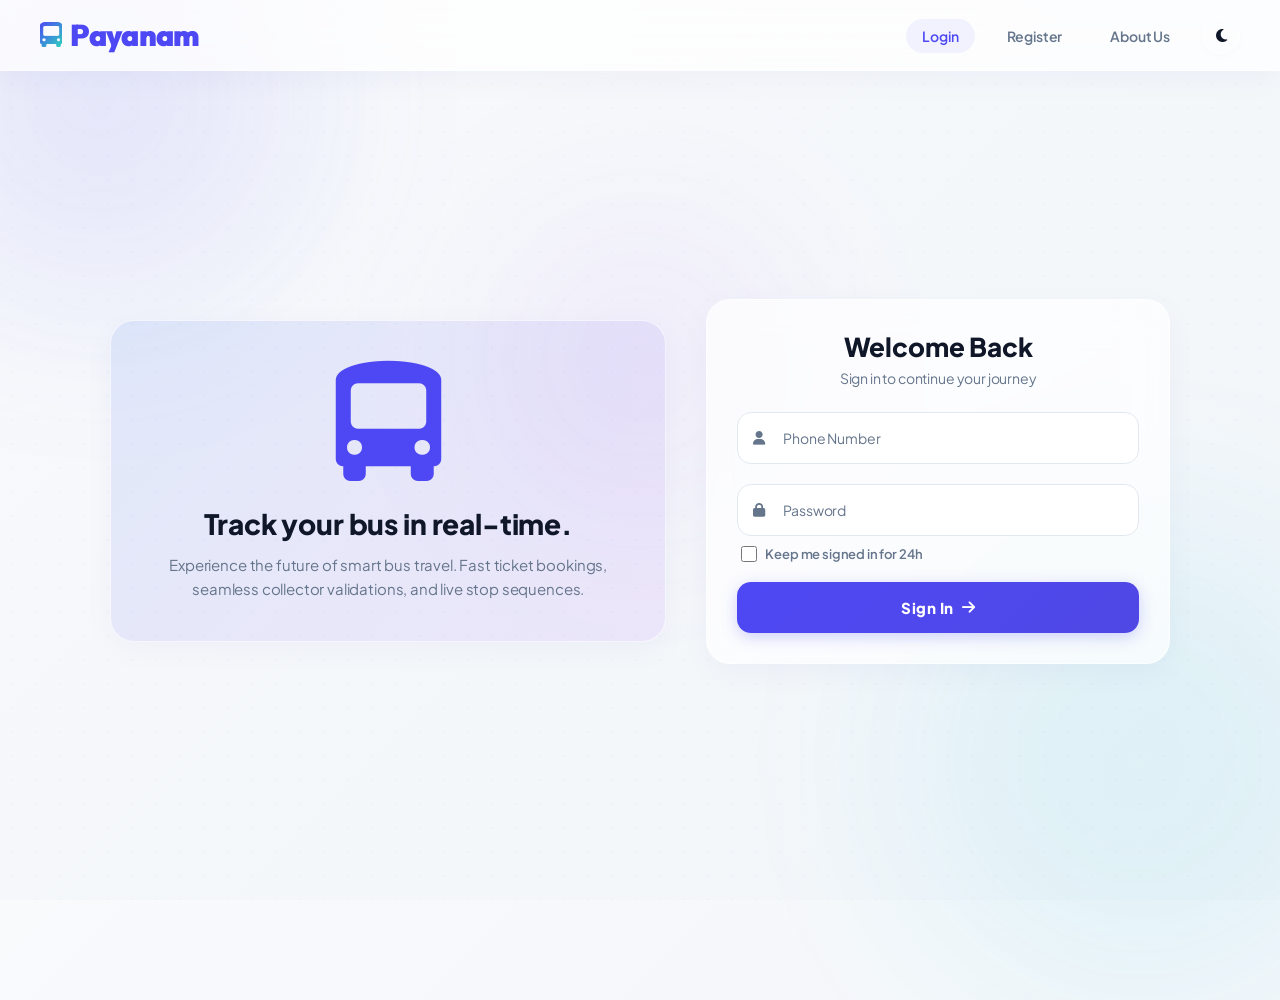
==== commit c24f8718: "Cookies for the user to login without logging in 24 hours" ====
--- a/src/main/resources/static/index.html
+++ b/src/main/resources/static/index.html
@@ -13,7 +13,7 @@
     
     <script>
         // Apply theme immediately to prevent flashing
-        const savedTheme = localStorage.getItem('theme') || 'light';
+        const savedTheme = (document.cookie.match(/(?:^|; )theme=([^;]*)/) || [])[1] || localStorage.getItem('theme') || 'light';
         document.documentElement.setAttribute('data-theme', savedTheme);
         
         fetch('/api/auth/me')
@@ -187,8 +187,16 @@
                         <label for="login-password">Password</label>
                     </div>
 
-                    <button type="submit" class="primary-btn">
-                        <span>Login</span>
+                    <!-- Remember Me checkbox and premium layout alignment links -->
+                    <div style="display: flex; align-items: center; justify-content: space-between; margin: -10px 0 20px 0; padding: 0 4px;">
+                        <label style="display: flex; align-items: center; gap: 8px; cursor: pointer; color: hsl(var(--text-secondary)); font-weight: 600; font-size: 13px;">
+                            <input type="checkbox" id="rememberMe" name="rememberMe" style="width: 16px; height: 16px; accent-color: hsl(var(--primary)); cursor: pointer;">
+                            <span>Keep me signed in for 24h</span>
+                        </label>
+                    </div>
+
+                    <button type="submit" class="primary-btn" style="border-radius: 14px; padding: 16px 24px; font-weight: 800; font-size: 15px; letter-spacing: 0.5px;">
+                        <span>Sign In</span>
                         <i class="fas fa-arrow-right"></i>
                     </button>
                 </form>
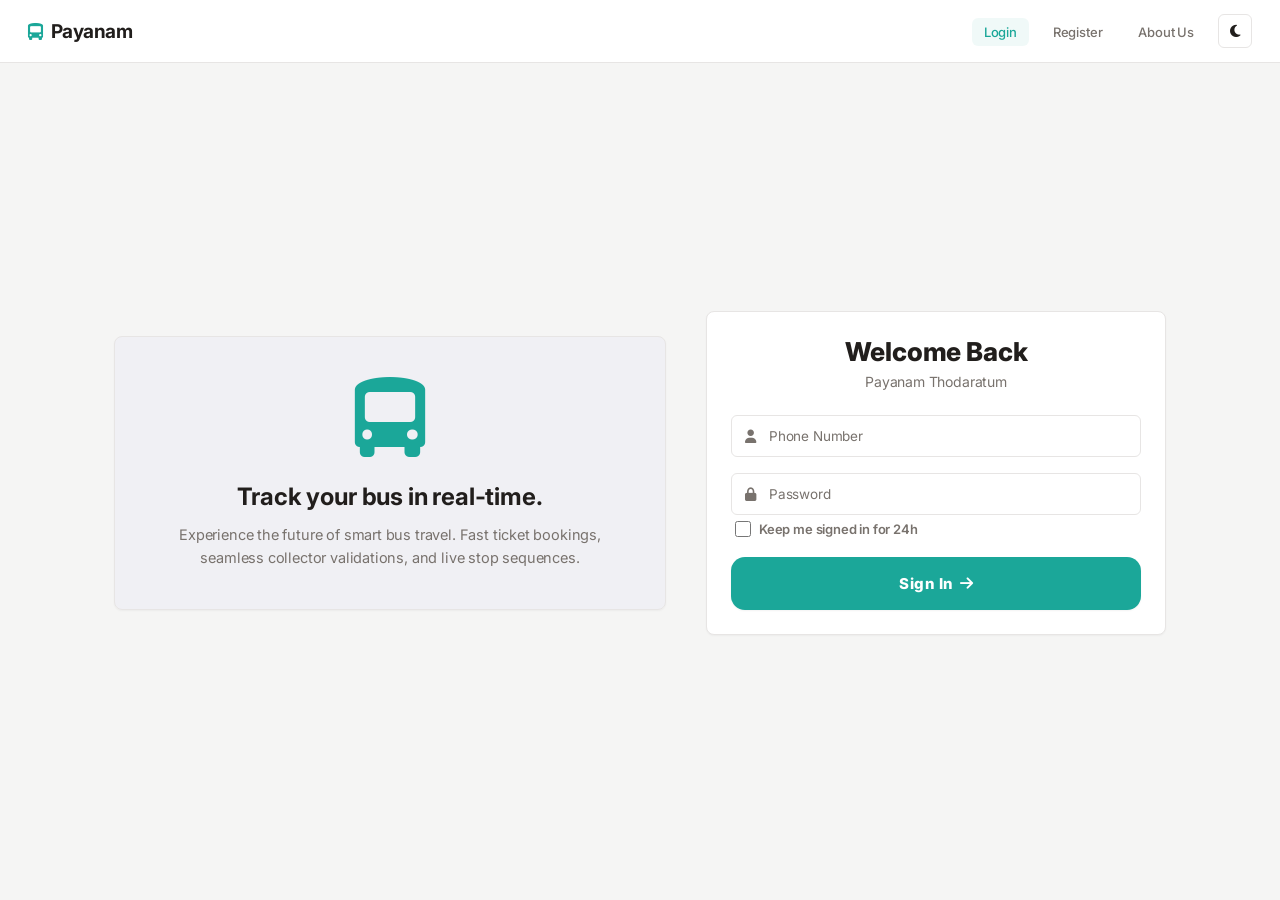
==== commit 425dbe28: "Version 2.0" ====
--- a/src/main/resources/static/index.html
+++ b/src/main/resources/static/index.html
@@ -7,7 +7,7 @@
     <link rel="icon" type="image/x-icon" href="/src/images/icon.png">
     
     <!-- Fonts and Icons -->
-    <link href="https://fonts.googleapis.com/css2?family=Plus+Jakarta+Sans:wght@300;400;500;600;700;800&family=Outfit:wght@300;400;500;600;700;800;900&family=Shadows+Into+Light&display=swap" rel="stylesheet">
+    <link href="https://fonts.googleapis.com/css2?family=Inter:wght@300;400;500;600;700;800&display=swap" rel="stylesheet">
     <link rel="stylesheet" href="https://cdnjs.cloudflare.com/ajax/libs/font-awesome/6.4.0/css/all.min.css">
     <title>Payanam - Future of Bus Travel</title>
     
@@ -28,6 +28,10 @@
     </script>
     
     <style>
+        body{
+            height: 100vh;
+            overflow: hidden;
+        }
         .main-content {
             display: flex;
             align-items: center;
@@ -52,32 +56,27 @@
             }
         }
         .bus-image-wrapper {
-            background: linear-gradient(135deg, rgba(37, 99, 235, 0.1) 0%, rgba(168, 85, 247, 0.1) 100%);
-            border-radius: 24px;
+            background: rgba(99, 102, 241, 0.03);
+            border-radius: 8px;
             padding: 40px;
             text-align: center;
-            border: 1px solid var(--card-border);
+            border: 1px solid var(--border-divider);
             box-shadow: var(--glass-shadow);
         }
         .bus-vector {
-            font-size: 120px;
+            font-size: 80px;
             color: hsl(var(--primary));
             margin-bottom: 25px;
-            animation: float-bus 4s infinite ease-in-out alternate;
-        }
-        @keyframes float-bus {
-            0% { transform: translateY(0) rotate(0deg); }
-            100% { transform: translateY(-15px) rotate(2deg); }
         }
         .bus-image-wrapper h2 {
-            font-size: 28px;
-            font-weight: 800;
+            font-size: 24px;
+            font-weight: 700;
             margin-bottom: 12px;
             color: hsl(var(--text-primary));
         }
         .bus-image-wrapper p {
             color: hsl(var(--text-secondary));
-            font-size: 15px;
+            font-size: 14.5px;
             line-height: 1.6;
         }
         .form-header {
@@ -114,9 +113,9 @@
             background: var(--white);
             border: 1px solid var(--card-border);
             padding: 20px;
-            border-radius: 16px;
+            border-radius: 8px;
             text-align: center;
-            box-shadow: 0 4px 10px rgba(0,0,0,0.01);
+            box-shadow: 0 1px 2px rgba(0,0,0,0.01);
         }
         .contact-box i {
             font-size: 24px;
@@ -135,10 +134,6 @@
     </style>
 </head>
 <body>
-    <!-- Animated background layers -->
-    <div class="bg-shape shape-1"></div>
-    <div class="bg-shape shape-2"></div>
-    <div class="bg-shape shape-3"></div>
 
     <header class="header">
         <div class="logo">
@@ -167,16 +162,16 @@
                 <h2>Track your bus in real-time.</h2>
                 <p>Experience the future of smart bus travel. Fast ticket bookings, seamless collector validations, and live stop sequences.</p>
             </div>
-            
+
             <div class="glass-card" style="margin-bottom: 0;">
                 <!-- Login Form -->
                 <form id="login" class="login-form">
                     <div class="form-header">
                         <h2>Welcome Back</h2>
-                        <p>Sign in to continue your journey</p>
-                    </div>
-                    
-                    <div class="input-group"> 
+                        <p>Payanam Thodaratum</p>
+                    </div>
+
+                    <div class="input-group">
                         <i class="fas fa-user input-icon"></i>
                         <input type="text" id="userId" name="userId" placeholder=" " required autocomplete="off">
                         <label for="userId">Phone Number</label>
@@ -205,15 +200,15 @@
                 <form id="register" class="register-form" style="display: none;">
                     <div class="form-header">
                         <h2>Create Account</h2>
-                        <p>Join Payanam today</p>
-                    </div>
-
-                    <div class="input-group"> 
+                        <p>Payanam Starts Here</p>
+                    </div>
+
+                    <div class="input-group">
                         <i class="fas fa-user input-icon"></i>
                         <input type="text" id="username" name="username" placeholder=" " required autocomplete="off">
                         <label for="username">Username</label>
                     </div>
-                    <div class="input-group"> 
+                    <div class="input-group">
                         <i class="fas fa-phone input-icon"></i>
                         <input type="tel" id="phone" name="phone" placeholder=" " required autocomplete="off">
                         <label for="phone">Phone Number</label>
@@ -228,7 +223,7 @@
                         <input type="password" id="confirm-password" placeholder=" " required>
                         <label for="confirm-password">Confirm Password</label>
                     </div>
-                    
+
                     <button type="submit" class="primary-btn">
                         <span>Register</span>
                         <i class="fas fa-arrow-right"></i>
@@ -248,7 +243,7 @@
                     <p><strong>Payanam</strong> is a smart bus tracking and ticket booking platform designed to simplify public transit. We merge secure digital ticket purchases with immediate collector scans and real-time route progress.</p>
                     <p>No more carrying exact change, losing paper tickets, or waiting at stops indefinitely. Simply purchase your digital pass online, view the active sequence updates from the collector, and show your confirmation ticket.</p>
                 </div>
-                
+
                 <div class="contact-grid">
                     <div class="contact-box">
                         <i class="fas fa-phone-alt"></i>
--- a/src/main/resources/static/src/css/style.css
+++ b/src/main/resources/static/src/css/style.css
@@ -1,56 +1,58 @@
 /* 
  * ========================================================================
- *                 PAYANAM MODERN GLOBAL DESIGN SYSTEM
+ *                 PAYANAM PRODUCTION-GRADE SaaS DESIGN SYSTEM
+ *                 TEAL & TERRACOTTA ENTERPRISE COLOR SCHEME
  * ========================================================================
  */
 
-/* Google Premium Typography */
-@import url('https://fonts.googleapis.com/css2?family=Plus+Jakarta+Sans:wght@300;400;500;600;700;800&family=Outfit:wght@300;400;500;600;700;800;900&family=Shadows+Into+Light&display=swap');
+/* Google Enterprise-Grade Typography */
+@import url('https://fonts.googleapis.com/css2?family=Inter:wght@300;400;500;600;700;800&display=swap');
 
 :root {
-    /* Brand Palette - Modern High-Vibrancy Electric Colors */
-    --primary: 242 89% 62%;       /* Electric Indigo (#6366f1) */
-    --primary-hover: 243 75% 59%; /* Indigo Hover (#4f46e5) */
-    --secondary: 172 66% 50%;     /* Premium Electric Cyan (#06b6d4) */
-    --danger: 350 89% 60%;        /* Electric Coral (#f43f5e) */
-    --warning: 38 92% 50%;        /* Amber Gold (#f59e0b) */
+    /* Brand Palette - Completely Non-Blue Organic Transport Colors */
+    --primary: 174 72% 38%;       /* Forest Teal (#0d9488) */
+    --primary-dark: 174 75% 32%;  /* Forest Teal Dark Hover (#0f766e) */
+    --secondary: 20 89% 46%;      /* Warm Terracotta (#ea580c) */
+    --danger: 350 89% 55%;        /* Soft Crimson Danger (#f43f5e) */
+    --warning: 42 92% 40%;        /* Amber Bronze (#b45309) */
     
     /* Neutrals */
-    --neutral-50: 210 40% 98%;
-    --neutral-100: 210 40% 96.1%;
-    --neutral-200: 210 40% 90%;
-    --neutral-800: 215 28% 17%;
-    --neutral-900: 222 47% 11%;
-
-    /* Light Mode Tokens */
-    --bg-start: #f8fafc;
-    --bg-end: #f1f5f9;
-    --bg-grid: rgba(99, 102, 241, 0.05);
-    --text-primary: var(--neutral-900);
-    --text-secondary: 215 16% 47%;
-    --card-bg: rgba(255, 255, 255, 0.7);
-    --card-border: rgba(255, 255, 255, 0.6);
-    --glass-shadow: 0 8px 32px 0 rgba(31, 38, 135, 0.04);
-    --nav-bg: rgba(255, 255, 255, 0.75);
-    --border-divider: #e2e8f0;
+    --neutral-50: #faf9f6;
+    --neutral-100: #f5f5f4;
+    --neutral-200: #e7e5e4;
+    --neutral-700: #44403c;
+    --neutral-800: #292524;
+    --neutral-900: #1c1917;
+
+    /* Light Theme Settings - Muted Sandstone & Warm White */
+    --bg-start: #f5f5f4;
+    --bg-end: #f5f5f4;
+    --text-primary: 24 9% 12%;    /* Very dark brown/stone */
+    --text-secondary: 25 5% 45%;
+    --card-bg: #ffffff;
+    --card-border: #e7e5e4;
+    --glass-shadow: 0 1px 2px 0 rgba(0, 0, 0, 0.04);
+    --nav-bg: #ffffff;
+    --border-divider: #e7e5e4;
     --white: #ffffff;
-    --skeleton: #e2e8f0;
+    --skeleton: #e7e5e4;
+    --table-header-bg: #faf9f6;
 }
 
 [data-theme="dark"] {
-    /* Premium OLED Pitch-Black & Neon Glow Tokens */
+    /* Premium OLED Pitch-Black Warm Charcoal Settings */
     --bg-start: #000000;
     --bg-end: #000000;
-    --bg-grid: rgba(99, 102, 241, 0.04);
-    --text-primary: 210 40% 98%;
-    --text-secondary: 215 20% 70%;
-    --card-bg: rgba(10, 10, 10, 0.75);
-    --card-border: rgba(255, 255, 255, 0.08);
-    --glass-shadow: 0 8px 32px 0 rgba(0, 0, 0, 0.8), 0 0 1px 1px rgba(255, 255, 255, 0.05);
-    --nav-bg: rgba(0, 0, 0, 0.85);
-    --border-divider: rgba(255, 255, 255, 0.08);
-    --white: #0f0f0f;
-    --skeleton: #1a1a1a;
+    --text-primary: 20 20% 96%;
+    --text-secondary: 20 10% 65%;
+    --card-bg: #0c0a09;
+    --card-border: #292524;
+    --glass-shadow: 0 1px 3px 0 rgba(0, 0, 0, 0.7);
+    --nav-bg: #000000;
+    --border-divider: #292524;
+    --white: #0c0a09;
+    --skeleton: #1c1917;
+    --table-header-bg: #1c1917;
 }
 
 /* Base Styles & Global Resets */
@@ -58,224 +60,179 @@
     margin: 0;
     padding: 0;
     box-sizing: border-box;
-    transition: background-color 0.25s ease, border-color 0.25s ease, color 0.25s ease, transform 0.2s ease, box-shadow 0.25s ease;
+    transition: background-color 0.12s ease, border-color 0.12s ease, color 0.12s ease, box-shadow 0.12s ease;
 }
 
 body {
-    font-family: 'Plus Jakarta Sans', 'Outfit', sans-serif;
-    background: linear-gradient(135deg, var(--bg-start) 0%, var(--bg-end) 100%);
+    font-family: 'Inter', -apple-system, BlinkMacSystemFont, "Segoe UI", Roboto, sans-serif;
+    background-color: var(--bg-start);
     min-height: 100vh;
     color: hsl(var(--text-primary));
     overflow-x: hidden;
     position: relative;
-    letter-spacing: -0.01em;
-}
-
-/* Premium Grid Overlay Background Details */
-body::before {
-    content: '';
-    position: absolute;
-    top: 0; left: 0; width: 100%; height: 100%;
-    background-image: radial-gradient(var(--bg-grid) 1px, transparent 1px);
-    background-size: 24px 24px;
-    z-index: -2;
-    opacity: 0.8;
-}
-
-/* Breathtaking Animated Background Shapes */
+    letter-spacing: -0.011em;
+}
+
 .bg-shape {
-    position: absolute;
-    border-radius: 50%;
-    filter: blur(100px);
-    z-index: -1;
-    animation: float-shape 15s infinite ease-in-out alternate;
-    pointer-events: none;
-    opacity: 0.65;
-}
-
-.shape-1 {
-    width: 400px;
-    height: 400px;
-    background: rgba(99, 102, 241, 0.2);
-    top: -100px;
-    left: -100px;
-}
-
-.shape-2 {
-    width: 480px;
-    height: 480px;
-    background: rgba(6, 182, 212, 0.12);
-    bottom: -100px;
-    right: -100px;
-    animation-delay: -7s;
-}
-
-.shape-3 {
-    width: 300px;
-    height: 300px;
-    background: rgba(168, 85, 247, 0.12);
-    top: 40%;
-    left: 50%;
-    transform: translate(-50%, -50%);
-    animation-duration: 20s;
-}
-
-@keyframes float-shape {
-    0% { transform: translate(0, 0) scale(1) rotate(0deg); }
-    50% { transform: translate(50px, 30px) scale(1.1) rotate(90deg); }
-    100% { transform: translate(-30px, 60px) scale(0.95) rotate(180deg); }
-}
-
-/* Glassmorphic Sticky Header */
+    display: none !important;
+}
+
+a {
+    text-decoration: none;
+}
+
+/* Sleek Production Header */
 .header {
     display: flex;
     justify-content: space-between;
     align-items: center;
-    padding: 16px 40px;
+    padding: 14px 28px;
     background: var(--nav-bg);
-    backdrop-filter: blur(20px);
-    -webkit-backdrop-filter: blur(20px);
     position: sticky;
     top: 0;
     z-index: 100;
-    border-bottom: 1px solid var(--card-border);
-    box-shadow: var(--glass-shadow);
+    border-bottom: 1px solid var(--border-divider);
 }
 
 .logo-text {
-    font-size: 30px;
-    font-weight: 900;
+    font-size: 19px;
+    font-weight: 700;
     text-decoration: none;
+    color: hsl(var(--text-primary));
+    display: flex;
+    align-items: center;
+    gap: 8px;
+    letter-spacing: -0.025em;
+}
+
+.logo-text i {
+    font-size: 17px;
     color: hsl(var(--primary));
-    font-family: 'Outfit', sans-serif;
-    display: flex;
-    align-items: center;
-    gap: 8px;
-    letter-spacing: -0.03em;
-}
-
-.logo-text i {
-    font-size: 26px;
-    background: linear-gradient(135deg, hsl(var(--primary)) 0%, hsl(var(--secondary)) 100%);
-    -webkit-background-clip: text;
-    -webkit-text-fill-color: transparent;
 }
 
 .nav-bar ul {
     list-style: none;
     display: flex;
-    gap: 16px;
+    gap: 12px;
     align-items: center;
 }
 
 .nav-link {
     cursor: pointer;
-    font-weight: 600;
-    font-size: 14px;
+    font-weight: 500;
+    font-size: 13px;
     color: hsl(var(--text-secondary));
-    padding: 8px 16px;
-    border-radius: 20px;
-    transition: all 0.2s ease;
+    padding: 6px 12px;
+    border-radius: 6px;
 }
 
 .nav-link:hover, .nav-link.active {
     color: hsl(var(--primary));
-    background: rgba(99, 102, 241, 0.08);
-}
-
-/* Modern Theme Switcher Button */
+    background: rgba(13, 148, 136, 0.06);
+}
+
+/* Muted Theme Switcher */
 .theme-btn {
     background: transparent;
-    border: 1px solid var(--card-border);
+    border: 1px solid var(--border-divider);
     color: hsl(var(--text-primary));
-    width: 38px;
-    height: 38px;
-    border-radius: 50%;
+    width: 34px;
+    height: 34px;
+    border-radius: 6px;
     cursor: pointer;
     display: flex;
     align-items: center;
     justify-content: center;
-    font-size: 15px;
-    box-shadow: 0 2px 8px rgba(0, 0, 0, 0.02);
+    font-size: 14px;
 }
 
 .theme-btn:hover {
-    background: rgba(99, 102, 241, 0.08);
+    background: rgba(13, 148, 136, 0.06);
     border-color: hsl(var(--primary));
     color: hsl(var(--primary));
-    transform: rotate(15deg) scale(1.05);
-}
-
-/* Global Container */
+}
+
+/* Standard Container */
 .container {
     max-width: 1200px;
-    margin: 40px auto;
-    padding: 0 20px;
-}
-
-/* Modern Premium Glassmorphic Card */
+    margin: 24px auto;
+    padding: 0 24px;
+}
+
+/* Muted, Structured SaaS Panel Cards */
 .glass-card {
     background: var(--card-bg);
     border: 1px solid var(--card-border);
-    backdrop-filter: blur(20px);
-    -webkit-backdrop-filter: blur(20px);
-    border-radius: 24px;
+    border-radius: 8px;
     box-shadow: var(--glass-shadow);
-    padding: 30px;
-    margin-bottom: 30px;
-    overflow: hidden;
-}
-
-.glass-card:hover {
-    box-shadow: var(--glass-shadow), 0 12px 40px rgba(0, 0, 0, 0.08);
-}
-
-/* Dashboard Layout Grid Matrices */
+    padding: 24px;
+    margin-bottom: 24px;
+}
+
+/* Section Separation Layout Styling */
+.section-title {
+    font-size: 12px;
+    font-weight: 600;
+    text-transform: uppercase;
+    letter-spacing: 0.8px;
+    color: hsl(var(--text-secondary));
+    margin-bottom: 12px;
+    display: flex;
+    align-items: center;
+    gap: 6px;
+    border-bottom: 1px solid var(--border-divider);
+    padding-bottom: 6px;
+}
+
+.section-title i {
+    color: hsl(var(--primary));
+}
+
+/* Dashboard Matrix Layout */
 .dashboard-grid {
     display: grid;
-    grid-template-columns: 280px 1fr;
-    gap: 30px;
+    grid-template-columns: 260px 1fr;
+    gap: 24px;
 }
 
 .sidebar {
     display: flex;
     flex-direction: column;
-    gap: 15px;
+    gap: 12px;
 }
 
 .sidebar-profile {
     text-align: center;
-    padding-bottom: 24px;
-    margin-bottom: 20px;
+    padding-bottom: 16px;
+    margin-bottom: 16px;
     border-bottom: 1px solid var(--border-divider);
 }
 
 .profile-avatar {
-    width: 76px;
-    height: 76px;
+    width: 56px;
+    height: 56px;
     border-radius: 50%;
-    background: linear-gradient(135deg, hsl(var(--primary)) 0%, hsl(var(--secondary)) 100%);
+    background: hsl(var(--primary));
     color: white;
     display: flex;
     align-items: center;
     justify-content: center;
-    font-size: 28px;
-    font-weight: 800;
-    margin: 0 auto 16px auto;
-    border: 3px solid var(--white);
-    box-shadow: 0 8px 24px rgba(99, 102, 241, 0.25);
+    font-size: 20px;
+    font-weight: 600;
+    margin: 0 auto 12px auto;
+    border: 1px solid rgba(255, 255, 255, 0.1);
 }
 
 .sidebar-menu-btn {
     display: flex;
     align-items: center;
-    gap: 12px;
-    padding: 14px 20px;
-    border-radius: 16px;
+    gap: 10px;
+    padding: 10px 14px;
+    border-radius: 6px;
     background: transparent;
     color: hsl(var(--text-secondary));
-    font-size: 14px;
-    font-weight: 600;
+    font-size: 13.5px;
+    font-weight: 500;
     cursor: pointer;
     width: 100%;
     text-align: left;
@@ -283,222 +240,207 @@
 }
 
 .sidebar-menu-btn:hover, .sidebar-menu-btn.active {
-    background: hsl(var(--primary));
-    color: white;
-    box-shadow: 0 8px 20px rgba(99, 102, 241, 0.25);
+    background: rgba(13, 148, 136, 0.06);
+    color: hsl(var(--primary));
 }
 
 /* Content Layout Grid */
 .content-grid {
     display: grid;
     grid-template-columns: 1fr 1fr;
-    gap: 25px;
-}
-
-/* Metric Cards Widgets Row */
+    gap: 24px;
+}
+
+/* Metric Cards Widgets */
 .metrics-row {
     display: grid;
-    grid-template-columns: repeat(auto-fit, minmax(220px, 1fr));
-    gap: 20px;
-    margin-bottom: 30px;
+    grid-template-columns: repeat(auto-fit, minmax(200px, 1fr));
+    gap: 16px;
+    margin-bottom: 24px;
 }
 
 .metric-card {
-    background: var(--white);
+    background: var(--card-bg);
     border: 1px solid var(--card-border);
-    border-radius: 20px;
-    padding: 24px;
-    box-shadow: 0 4px 16px rgba(0,0,0,0.01);
-    display: flex;
-    align-items: center;
-    gap: 16px;
-    position: relative;
-    overflow: hidden;
-}
-
-.metric-card::after {
-    content: '';
-    position: absolute;
-    top: 0; left: 0; width: 4px; height: 100%;
-    background: hsl(var(--primary));
-}
-
-.metric-card.success::after { background: #10b981; }
-.metric-card.danger::after { background: hsl(var(--danger)); }
-.metric-card.warning::after { background: hsl(var(--warning)); }
+    border-radius: 8px;
+    padding: 20px;
+    box-shadow: var(--glass-shadow);
+    display: flex;
+    align-items: center;
+    gap: 14px;
+}
 
 .metric-icon {
-    width: 46px;
-    height: 46px;
-    border-radius: 12px;
+    width: 40px;
+    height: 40px;
+    border-radius: 6px;
     display: flex;
     align-items: center;
     justify-content: center;
-    font-size: 18px;
+    font-size: 16px;
     color: hsl(var(--primary));
-    background: rgba(99, 102, 241, 0.08);
-}
-
-.metric-card.success .metric-icon { color: #10b981; background: rgba(16, 185, 129, 0.08); }
-.metric-card.danger .metric-icon { color: hsl(var(--danger)); background: rgba(244, 63, 94, 0.08); }
-.metric-card.warning .metric-icon { color: hsl(var(--warning)); background: rgba(245, 158, 11, 0.08); }
+    background: rgba(13, 148, 136, 0.06);
+}
+
+.metric-card.success .metric-icon { color: #059669; background: rgba(5, 150, 105, 0.06); }
+.metric-card.danger .metric-icon { color: hsl(var(--danger)); background: rgba(244, 63, 94, 0.06); }
+.metric-card.warning .metric-icon { color: hsl(var(--warning)); background: rgba(180, 83, 9, 0.06); }
 
 .metric-info h4 {
-    font-size: 12px;
-    font-weight: 700;
+    font-size: 11px;
+    font-weight: 600;
     color: hsl(var(--text-secondary));
     text-transform: uppercase;
-    letter-spacing: 0.8px;
-    margin-bottom: 4px;
+    letter-spacing: 0.5px;
+    margin-bottom: 2px;
 }
 
 .metric-info p {
-    font-size: 26px;
-    font-weight: 800;
+    font-size: 22px;
+    font-weight: 700;
     color: hsl(var(--text-primary));
 }
 
-/* Premium Floating Form Fields */
+/* Outlined Form Inputs */
 .input-group {
     position: relative;
-    margin-bottom: 20px;
+    margin-bottom: 16px;
     width: 100%;
 }
 
 .input-icon {
     position: absolute;
-    left: 16px;
+    left: 14px;
     top: 50%;
     transform: translateY(-50%);
     color: hsl(var(--text-secondary));
     pointer-events: none;
-    font-size: 14px;
+    font-size: 13px;
     z-index: 2;
 }
 
 .input-group input, .input-group select {
     width: 100%;
-    padding: 16px 16px 16px 46px;
+    padding: 12px 14px 12px 38px;
     border: 1px solid var(--border-divider);
-    border-radius: 14px;
+    border-radius: 6px;
     background: var(--white);
     color: hsl(var(--text-primary));
     font-family: inherit;
-    font-size: 14px;
+    font-size: 13.5px;
     outline: none;
-    z-index: 1;
 }
 
 .input-group select {
     appearance: none;
-    background-image: url("data:image/svg+xml;utf8,<svg xmlns='http://www.w3.org/2000/svg' width='24' height='24' viewBox='0 0 24 24' fill='none' stroke='%2364748b' stroke-width='2' stroke-linecap='round' stroke-linejoin='round'><polyline points='6 9 12 15 18 9'></polyline></svg>");
+    background-image: url("data:image/svg+xml;utf8,<svg xmlns='http://www.w3.org/2000/svg' width='24' height='24' viewBox='0 0 24 24' fill='none' stroke='%2378716c' stroke-width='2' stroke-linecap='round' stroke-linejoin='round'><polyline points='6 9 12 15 18 9'></polyline></svg>");
     background-repeat: no-repeat;
-    background-position: right 16px top 50%;
+    background-position: right 14px top 50%;
     background-size: 16px;
 }
 
 .input-group input:focus, .input-group select:focus {
     border-color: hsl(var(--primary));
-    box-shadow: 0 0 0 4px rgba(99, 102, 241, 0.12);
+    box-shadow: 0 0 0 2px rgba(13, 148, 136, 0.12);
 }
 
 .input-group label {
     position: absolute;
-    left: 46px;
+    left: 38px;
     top: 50%;
     transform: translateY(-50%);
     color: hsl(var(--text-secondary));
     pointer-events: none;
-    font-size: 14px;
+    font-size: 13.5px;
     z-index: 2;
+    transition: all 0.12s ease;
 }
 
 .input-group input:focus ~ label,
 .input-group input:not(:placeholder-shown) ~ label {
     top: 0;
-    left: 14px;
+    left: 10px;
     font-size: 11px;
     background: var(--white);
-    padding: 1px 6px;
+    padding: 1px 4px;
     color: hsl(var(--primary));
-    font-weight: 700;
-}
-
-/* Beautiful High-End Buttons */
+    font-weight: 600;
+}
+
+/* Handcrafted SaaS Buttons */
 .primary-btn, .secondary-btn, .danger-btn {
     display: inline-flex;
     align-items: center;
     justify-content: center;
-    gap: 8px;
-    padding: 14px 24px;
-    border-radius: 14px;
-    font-weight: 700;
-    font-size: 14px;
+    gap: 6px;
+    padding: 11px 18px;
+    border-radius: 6px;
+    font-weight: 500;
+    font-size: 13.5px;
     font-family: inherit;
     cursor: pointer;
-    border: none;
+    border: 1px solid transparent;
     width: 100%;
 }
 
 .primary-btn {
-    background: linear-gradient(135deg, hsl(var(--primary)) 0%, hsl(var(--primary-hover)) 100%);
+    background: hsl(var(--primary));
     color: white;
-    box-shadow: 0 4px 16px rgba(99, 102, 241, 0.3);
+    box-shadow: 0 1px 2px 0 rgba(0, 0, 0, 0.05);
 }
 
 .primary-btn:hover {
-    transform: translateY(-2px);
-    box-shadow: 0 8px 24px rgba(99, 102, 241, 0.4);
+    background: hsl(var(--primary-dark));
 }
 
 .secondary-btn {
-    background: rgba(99, 102, 241, 0.08);
+    background: var(--white);
+    border-color: var(--border-divider);
+    color: hsl(var(--text-primary));
+}
+
+.secondary-btn:hover {
+    background: rgba(13, 148, 136, 0.04);
+    border-color: hsl(var(--primary));
     color: hsl(var(--primary));
 }
 
-.secondary-btn:hover {
-    background: rgba(99, 102, 241, 0.14);
-    transform: translateY(-2px);
-}
-
 .danger-btn {
-    background: linear-gradient(135deg, hsl(var(--danger)) 0%, #e11d48 100%);
+    background: hsl(var(--danger));
     color: white;
-    box-shadow: 0 4px 16px rgba(244, 63, 94, 0.3);
 }
 
 .danger-btn:hover {
-    transform: translateY(-2px);
-    box-shadow: 0 8px 24px rgba(244, 63, 94, 0.4);
-}
-
-/* Table Restructuring */
+    background: #e11d48;
+}
+
+/* Precise Data Tables */
 .custom-table-wrapper {
     overflow-x: auto;
-    border-radius: 16px;
+    border-radius: 6px;
     border: 1px solid var(--border-divider);
     background: var(--white);
-    margin-bottom: 20px;
+    margin-bottom: 16px;
 }
 
 .custom-table {
     width: 100%;
     border-collapse: collapse;
     text-align: left;
-    font-size: 14px;
+    font-size: 13.5px;
 }
 
 .custom-table th, .custom-table td {
-    padding: 16px 20px;
+    padding: 12px 16px;
 }
 
 .custom-table th {
-    background: rgba(99, 102, 241, 0.04);
+    background: var(--table-header-bg);
     color: hsl(var(--text-secondary));
-    font-weight: 700;
+    font-weight: 600;
     text-transform: uppercase;
-    font-size: 11px;
-    letter-spacing: 0.8px;
+    font-size: 10px;
+    letter-spacing: 0.5px;
     border-bottom: 1px solid var(--border-divider);
 }
 
@@ -507,57 +449,87 @@
 }
 
 .custom-table tbody tr:hover {
-    background: rgba(99, 102, 241, 0.02);
-}
-
-/* Status Badges */
+    background: rgba(13, 148, 136, 0.02);
+}
+
+/* Pastels Muted Status Badges */
 .status-badge {
     display: inline-flex;
     align-items: center;
     gap: 4px;
-    padding: 5px 12px;
-    border-radius: 20px;
+    padding: 3px 8px;
+    border-radius: 4px;
     font-size: 10px;
-    font-weight: 700;
+    font-weight: 600;
     text-transform: uppercase;
-    letter-spacing: 0.5px;
-}
-
-.status-badge.active { background: rgba(16, 185, 129, 0.1); color: #10b981; }
-.status-badge.pending { background: rgba(245, 158, 11, 0.1); color: hsl(var(--warning)); }
-.status-badge.expired { background: rgba(244, 63, 94, 0.1); color: hsl(var(--danger)); }
-
-/* Breathtaking Real-time Pulse Timeline Tracker */
+    letter-spacing: 0.25px;
+    border: 1px solid transparent;
+}
+
+.status-badge.active { 
+    background: #f0fdf4; 
+    color: #166534; 
+    border-color: #bbf7d0; 
+}
+[data-theme="dark"] .status-badge.active {
+    background: rgba(16, 185, 129, 0.08);
+    color: #34d399;
+    border-color: rgba(16, 185, 129, 0.2);
+}
+
+.status-badge.pending { 
+    background: #fffbeb; 
+    color: #9a3412; 
+    border-color: #fed7aa; 
+}
+[data-theme="dark"] .status-badge.pending {
+    background: rgba(245, 158, 11, 0.08);
+    color: #fbbf24;
+    border-color: rgba(245, 158, 11, 0.2);
+}
+
+.status-badge.expired { 
+    background: #fff1f2; 
+    color: #9f1239; 
+    border-color: #fecdd3; 
+}
+[data-theme="dark"] .status-badge.expired {
+    background: rgba(244, 63, 94, 0.08);
+    color: #f43f5e;
+    border-color: rgba(244, 63, 94, 0.2);
+}
+
+/* Real-time Pulse Timeline Tracker */
 .timeline {
     position: relative;
-    padding-left: 28px;
-    margin-top: 15px;
+    padding-left: 20px;
+    margin-top: 12px;
 }
 
 .timeline::before {
     content: '';
     position: absolute;
-    left: 6px;
+    left: 4px;
     top: 6px;
     width: 2px;
-    height: calc(100% - 16px);
+    height: calc(100% - 14px);
     background: var(--border-divider);
 }
 
 .timeline-item {
     position: relative;
-    padding-bottom: 24px;
+    padding-bottom: 18px;
 }
 
 .timeline-marker {
     position: absolute;
-    left: -28px;
+    left: -20px;
     top: 5px;
-    width: 14px;
-    height: 14px;
+    width: 10px;
+    height: 10px;
     border-radius: 50%;
     background: var(--white);
-    border: 3px solid var(--border-divider);
+    border: 2px solid var(--border-divider);
     z-index: 2;
 }
 
@@ -569,45 +541,78 @@
 .timeline-item.active .timeline-marker {
     background: hsl(var(--primary));
     border-color: hsl(var(--primary));
-    box-shadow: 0 0 0 5px rgba(99, 102, 241, 0.25);
-    transform: scale(1.15);
     animation: active-pulse 2s infinite;
 }
 
 @keyframes active-pulse {
-    0% { box-shadow: 0 0 0 0 rgba(99, 102, 241, 0.5); }
-    70% { box-shadow: 0 0 0 8px rgba(99, 102, 241, 0); }
-    100% { box-shadow: 0 0 0 0 rgba(99, 102, 241, 0); }
+    0% { box-shadow: 0 0 0 0 rgba(13, 148, 136, 0.4); }
+    70% { box-shadow: 0 0 0 5px rgba(13, 148, 136, 0); }
+    100% { box-shadow: 0 0 0 0 rgba(13, 148, 136, 0); }
 }
 
 .timeline-content {
     background: var(--white);
-    border: 1px solid var(--card-border);
-    padding: 14px 20px;
-    border-radius: 16px;
+    border: 1px solid var(--border-divider);
+    padding: 10px 14px;
+    border-radius: 6px;
     display: flex;
     justify-content: space-between;
     align-items: center;
-    box-shadow: 0 2px 8px rgba(0, 0, 0, 0.01);
 }
 
 .timeline-item.active .timeline-content {
-    background: rgba(99, 102, 241, 0.04);
-    border-color: rgba(99, 102, 241, 0.2);
+    background: rgba(13, 148, 136, 0.03);
+    border-color: rgba(13, 148, 136, 0.15);
+}
+
+/* Skeletons and Live Status Indicators */
+.skeleton {
+    background: linear-gradient(90deg, var(--skeleton) 25%, var(--border-divider) 50%, var(--skeleton) 75%);
+    background-size: 200% 100%;
+    animation: skeleton-shimmer 1.5s infinite;
+    border-radius: 4px;
+    height: 14px;
+}
+
+@keyframes skeleton-shimmer {
+    0% { background-position: 200% 0; }
+    100% { background-position: -200% 0; }
+}
+
+/* Real-Time Sync Indicator Badge */
+.sync-indicator {
+    display: inline-flex;
+    align-items: center;
+    gap: 6px;
+    font-size: 11px;
+    color: hsl(var(--text-secondary));
+    font-weight: 500;
+}
+
+.sync-dot {
+    width: 6px;
+    height: 6px;
+    background-color: #10b981;
+    border-radius: 50%;
+    display: inline-block;
+}
+
+.sync-dot.pulse {
+    animation: active-pulse 2.2s infinite;
 }
 
 /* Spinner and Async Loaders */
 .loader-overlay {
     position: fixed;
     top: 0; left: 0; width: 100vw; height: 100vh;
-    background: rgba(0, 0, 0, 0.6);
-    backdrop-filter: blur(12px);
+    background: rgba(0, 0, 0, 0.4);
     z-index: 99999;
     display: flex;
     align-items: center;
     justify-content: center;
     opacity: 0;
     pointer-events: none;
+    transition: opacity 0.15s ease;
 }
 
 .loader-overlay.active {
@@ -616,47 +621,48 @@
 }
 
 .spinner {
-    width: 52px;
-    height: 52px;
-    border: 4px solid rgba(255, 255, 255, 0.15);
+    width: 36px;
+    height: 36px;
+    border: 3px solid rgba(255, 255, 255, 0.1);
     border-top-color: hsl(var(--primary));
     border-radius: 50%;
-    animation: spin 0.85s infinite linear;
+    animation: spin 0.75s infinite linear;
 }
 
 @keyframes spin {
     to { transform: rotate(360deg); }
 }
 
-/* Custom Toast Notifications styling */
+/* Custom Toast Notifications */
 .toast-container {
     position: fixed;
-    bottom: 24px;
-    right: 24px;
+    bottom: 20px;
+    right: 20px;
     z-index: 999999;
     display: flex;
     flex-direction: column;
-    gap: 10px;
-    max-width: 350px;
+    gap: 8px;
+    max-width: 320px;
     width: 100%;
 }
 
 .toast {
     background: var(--white);
-    border: 1px solid var(--card-border);
-    box-shadow: 0 12px 30px rgba(0,0,0,0.12);
-    padding: 16px 20px;
-    border-radius: 16px;
-    display: flex;
-    align-items: center;
-    gap: 12px;
-    transform: translateY(20px);
+    border: 1px solid var(--border-divider);
+    box-shadow: 0 4px 12px rgba(0,0,0,0.08);
+    padding: 12px 16px;
+    border-radius: 6px;
+    display: flex;
+    align-items: center;
+    gap: 10px;
+    transform: translateY(10px);
     opacity: 0;
-    animation: toast-in 0.3s forwards cubic-bezier(0.175, 0.885, 0.32, 1.1);
-    border-left: 4px solid hsl(var(--primary));
-}
-
-.toast.success { border-left-color: #10b981; }
+    animation: toast-in 0.25s forwards;
+    border-left: 3px solid hsl(var(--primary));
+    font-size: 13px;
+}
+
+.toast.success { border-left-color: #059669; }
 .toast.error { border-left-color: hsl(var(--danger)); }
 .toast.warning { border-left-color: hsl(var(--warning)); }
 
@@ -674,67 +680,53 @@
 @media (max-width: 992px) {
     .dashboard-grid {
         grid-template-columns: 1fr;
-        gap: 20px;
+        gap: 16px;
+    }
+    
+    .sidebar {
+        display: none !important;
     }
     
     .container {
-        margin: 20px auto;
+        margin: 16px auto;
         padding: 0 16px;
     }
     
     .header {
-        padding: 14px 20px;
+        padding: 12px 16px;
     }
 }
 
 /* Small Devices (Mobiles, 768px and below) */
 @media (max-width: 768px) {
-    /* Performance Optimizations - Disable heavy CSS filters and background shapes to make mobile scroll ultra-smooth */
-    .bg-shape {
-        display: none !important;
-    }
-    .glass-card {
-        backdrop-filter: none !important;
-        -webkit-backdrop-filter: none !important;
-        background: var(--white) !important;
-        box-shadow: 0 4px 20px rgba(0,0,0,0.05) !important;
-    }
-    .header {
-        backdrop-filter: none !important;
-        -webkit-backdrop-filter: none !important;
-        background: var(--nav-bg) !important;
-    }
-
     .content-grid {
         grid-template-columns: 1fr;
-        gap: 15px;
+        gap: 16px;
     }
 
     .metrics-row {
         grid-template-columns: repeat(2, 1fr);
-        gap: 15px;
+        gap: 12px;
     }
 
     .glass-card {
-        padding: 20px;
-        border-radius: 20px;
+        padding: 16px;
     }
 
     .logo-text {
-        font-size: 26px;
+        font-size: 17px;
     }
 
     .nav-link {
-        padding: 6px 12px;
-        font-size: 13px;
-    }
-    
-    /* Transform Desktop Tables into Elegant Responsive Mobile stacked Cards */
+        padding: 4px 8px;
+        font-size: 12.5px;
+    }
+    
+    /* Transform Desktop Tables into stacking blocks */
     .custom-table-wrapper {
         background: transparent;
         border: none;
         border-radius: 0;
-        overflow-x: visible;
     }
     
     .custom-table, .custom-table thead, .custom-table tbody, .custom-table th, .custom-table td, .custom-table tr {
@@ -743,90 +735,230 @@
     }
     
     .custom-table thead {
-        display: none; /* Hide header row */
+        display: none;
     }
     
     .custom-table tr {
         background: var(--white) !important;
         border: 1px solid var(--border-divider);
-        border-radius: 16px;
-        padding: 14px 16px;
-        margin-bottom: 12px;
-        box-shadow: 0 4px 12px rgba(0,0,0,0.015);
+        border-radius: 8px;
+        padding: 12px 14px;
+        margin-bottom: 10px;
+        box-shadow: 0 1px 2px 0 rgba(0,0,0,0.01);
     }
     
     .custom-table td {
         display: flex !important;
         justify-content: space-between;
         align-items: center;
-        padding: 8px 0 !important;
+        padding: 6px 0 !important;
         border-bottom: 1px dashed var(--border-divider) !important;
         text-align: right;
     }
     
     .custom-table td:last-child {
         border-bottom: none !important;
-        margin-top: 4px;
     }
     
     .custom-table td::before {
         content: attr(data-label);
-        font-weight: 700;
+        font-weight: 600;
         color: hsl(var(--text-secondary));
-        font-size: 11px;
+        font-size: 10px;
         text-transform: uppercase;
-        letter-spacing: 0.5px;
-        text-align: left;
-    }
-}
-
-/* Extra Small Devices (Portrait Mobiles, 480px and below) */
+        letter-spacing: 0.25px;
+    }
+}
+
+/* Extra Small Devices (480px and below) */
 @media (max-width: 480px) {
     .metrics-row {
         grid-template-columns: 1fr;
-        gap: 12px;
+        gap: 10px;
     }
 
     .header {
+        padding: 10px;
+    }
+
+    .nav-bar ul {
+        gap: 6px;
+    }
+
+    .nav-link {
+        padding: 2px 6px;
+        font-size: 12px;
+    }
+
+    .profile-avatar {
+        width: 48px;
+        height: 48px;
+        font-size: 18px;
+    }
+
+    .primary-btn, .secondary-btn, .danger-btn {
+        padding: 10px 14px;
+        font-size: 12.5px;
+    }
+}
+
+/* Mobile Hamburger Menu & Switcher Index Layout Classes */
+.hamburger-btn {
+    display: none !important;
+}
+.mobile-section-selector {
+    display: none !important;
+}
+
+@media (max-width: 992px) {
+    .hamburger-btn {
+        display: flex !important;
+        background: transparent;
+        border: 1px solid var(--border-divider);
+        color: hsl(var(--text-primary));
+        width: 36px;
+        height: 36px;
+        border-radius: 6px;
+        align-items: center;
+        justify-content: center;
+        font-size: 15px;
+        cursor: pointer;
+    }
+    .hamburger-btn:hover {
+        background: rgba(13, 148, 136, 0.06);
+    }
+    
+    .nav-bar {
+        display: none !important;
+        position: absolute;
+        top: 60px;
+        right: 16px;
+        background: var(--card-bg);
+        border: 1px solid var(--card-border);
+        border-radius: 8px;
+        padding: 10px;
+        box-shadow: 0 4px 12px rgba(0,0,0,0.12);
+        z-index: 1000;
+        width: 180px;
+    }
+    .nav-bar.active {
+        display: block !important;
+    }
+    .nav-bar ul {
+        flex-direction: column !important;
+        align-items: center !important;
+        gap: 6px !important;
+    }
+    .nav-bar ul li {
+        width: 100%;
+        text-align: center;
+    }
+    .nav-bar ul li .nav-link {
+        display: block;
+        width: 100%;
+        padding: 8px 10px;
+        text-align: center;
+        text-decoration: none !important;
+    }
+    .nav-bar a,
+    .nav-bar span,
+    .nav-link,
+    .nav-bar ul li a {
+        text-decoration: none !important;
+    }
+    .nav-bar ul li a.logout-btn {
+        justify-content: center !important;
+    }
+    
+    .mobile-section-selector {
+        display: grid !important;
+        grid-template-columns: repeat(3, 1fr);
+        gap: 8px;
+        margin-bottom: 16px;
+    }
+    .mobile-section-tab {
+        background: var(--card-bg);
+        border: 1px solid var(--border-divider);
+        border-radius: 6px;
+        padding: 8px 4px;
+        text-align: center;
+        font-size: 10.5px;
+        font-weight: 600;
+        color: hsl(var(--text-secondary));
+        cursor: pointer;
+        display: flex;
         flex-direction: column;
-        gap: 12px;
-        padding: 12px;
-        text-align: center;
-    }
-
-    .nav-bar ul {
-        gap: 8px;
-    }
-
-    .nav-link {
-        padding: 4px 8px;
-        font-size: 12px;
-    }
-
-    .theme-btn {
-        width: 32px;
-        height: 32px;
-    }
-
-    .profile-avatar {
-        width: 64px;
-        height: 64px;
-        font-size: 24px;
-    }
-
-    .primary-btn, .secondary-btn, .danger-btn {
-        padding: 12px 16px;
+        align-items: center;
+        gap: 4px;
+    }
+    .mobile-section-tab i {
         font-size: 13px;
-    }
-
-    .timeline-content {
-        padding: 12px 16px;
-        flex-direction: column;
-        align-items: flex-start;
-        gap: 8px;
-    }
-    
-    .timeline-content .status-badge {
-        align-self: flex-start;
+        color: hsl(var(--text-secondary));
+    }
+    .mobile-section-tab.active {
+        background: rgba(13, 148, 136, 0.08) !important;
+        border-color: hsl(var(--primary)) !important;
+        color: hsl(var(--primary)) !important;
+    }
+    .mobile-section-tab.active i {
+        color: hsl(var(--primary)) !important;
+    }
+}
+
+/* High-Vibrancy Design Utilities */
+.metric-card.success { border-left: 3px solid #10b981; }
+.metric-card.warning { border-left: 3px solid #f97316; }
+.metric-card.danger { border-left: 3px solid #ef4444; }
+
+.status-badge.active {
+    background: #d1fae5 !important;
+    color: #065f46 !important;
+    border-color: #a7f3d0 !important;
+}
+.status-badge.pending {
+    background: #ffedd5 !important;
+    color: #9a3412 !important;
+    border-color: #fed7aa !important;
+}
+.status-badge.expired {
+    background: #ffe4e6 !important;
+    color: #9f1239 !important;
+    border-color: #fecdd3 !important;
+}
+
+/* Global Modal Styles */
+.confirm-modal-overlay {
+    position: fixed;
+    top: 0; left: 0; width: 100%; height: 100%;
+    background: rgba(15, 23, 42, 0.4);
+    z-index: 1000;
+    display: none;
+    align-items: center;
+    justify-content: center;
+    padding: 20px;
+    backdrop-filter: blur(4px);
+}
+.confirm-modal-overlay.active {
+    display: flex;
+}
+.confirm-modal {
+    background: var(--card-bg);
+    color: hsl(var(--text-primary));
+    border: 1px solid var(--card-border);
+    border-radius: 12px;
+    padding: 24px;
+    max-width: 420px;
+    width: 100%;
+    box-shadow: 0 10px 25px -5px rgba(0, 0, 0, 0.1), 0 8px 10px -6px rgba(0, 0, 0, 0.1);
+    text-align: center;
+}
+
+/* Mobile-Only Navigation list elements */
+.mobile-only-nav {
+    display: none !important;
+}
+@media (max-width: 992px) {
+    .mobile-only-nav {
+        display: block !important;
     }
 }
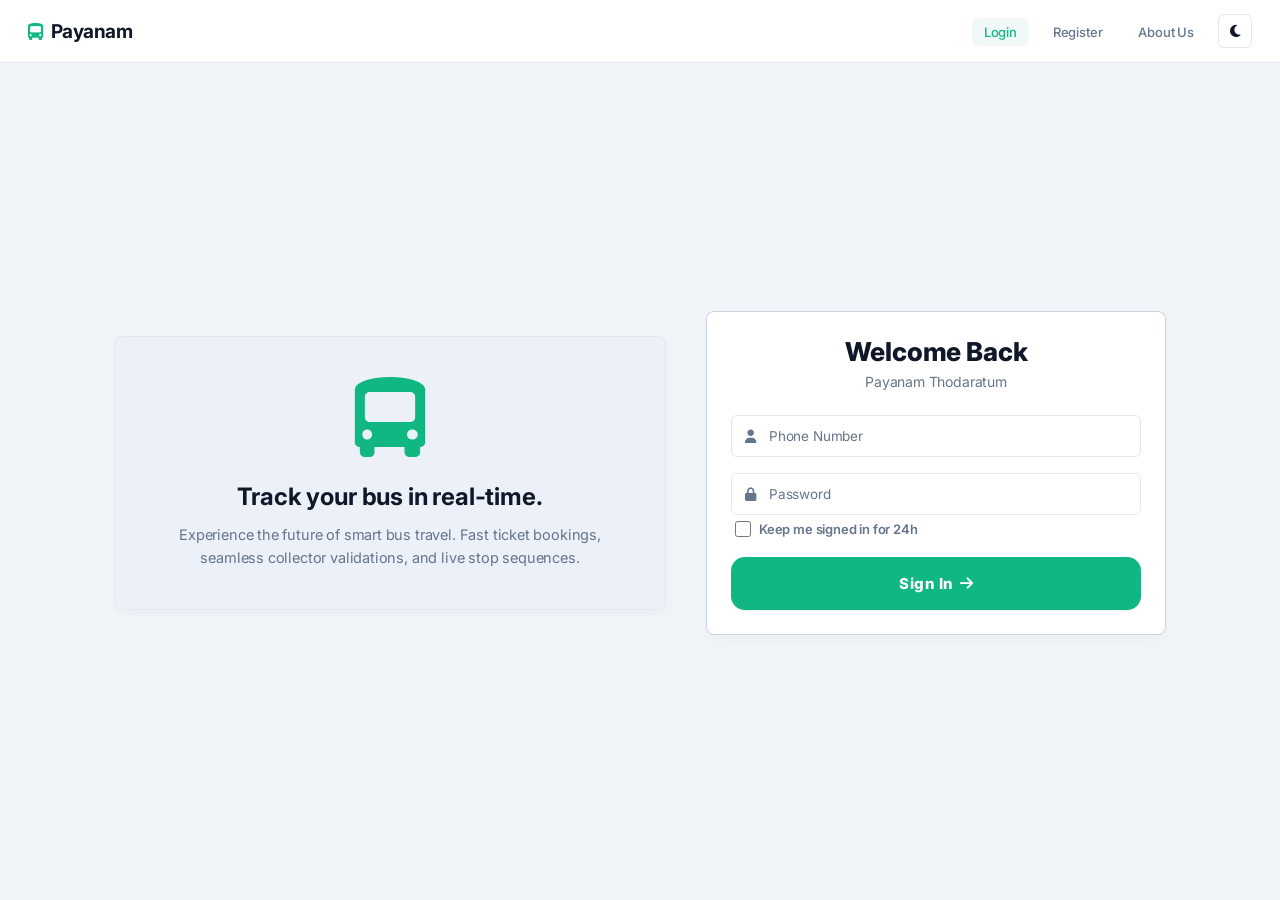
==== commit 7c63b962: "Updates" ====
--- a/src/main/resources/static/index.html
+++ b/src/main/resources/static/index.html
@@ -47,6 +47,7 @@
             width: 100%;
             align-items: center;
         }
+
         @media (max-width: 900px) {
             .container {
                 grid-template-columns: 1fr;
@@ -141,6 +142,9 @@
                 <i class="fas fa-bus-alt"></i> Payanam
             </a>
         </div>
+        <button class="hamburger-btn" id="mobile-menu-btn" title="Toggle Navigation Menu">
+            <i class="fas fa-bars"></i>
+        </button>
         <nav class="nav-bar">
             <ul>    
                 <li><span class="nav-link active" id="login-link">Login</span></li>
--- a/src/main/resources/static/src/css/style.css
+++ b/src/main/resources/static/src/css/style.css
@@ -9,12 +9,12 @@
 @import url('https://fonts.googleapis.com/css2?family=Inter:wght@300;400;500;600;700;800&display=swap');
 
 :root {
-    /* Brand Palette - Completely Non-Blue Organic Transport Colors */
-    --primary: 174 72% 38%;       /* Forest Teal (#0d9488) */
-    --primary-dark: 174 75% 32%;  /* Forest Teal Dark Hover (#0f766e) */
-    --secondary: 20 89% 46%;      /* Warm Terracotta (#ea580c) */
+    /* Brand Palette - Futuristic Transport-Tech Glowing Emerald & Transit Blue Theme */
+    --primary: 161 84% 39%;       /* Glowing Emerald Green (#10B981) */
+    --primary-dark: 161 84% 32%;  /* Emerald Green Hover (#0c8c62) */
+    --secondary: 217 91% 60%;     /* Transit Blue (#3B82F6) */
     --danger: 350 89% 55%;        /* Soft Crimson Danger (#f43f5e) */
-    --warning: 42 92% 40%;        /* Amber Bronze (#b45309) */
+    --warning: 38 92% 50%;        /* Amber warning (#F59E0B) */
     
     /* Neutrals */
     --neutral-50: #faf9f6;
@@ -24,35 +24,35 @@
     --neutral-800: #292524;
     --neutral-900: #1c1917;
 
-    /* Light Theme Settings - Muted Sandstone & Warm White */
-    --bg-start: #f5f5f4;
-    --bg-end: #f5f5f4;
-    --text-primary: 24 9% 12%;    /* Very dark brown/stone */
-    --text-secondary: 25 5% 45%;
+    /* Light Theme Settings - Premium Ice-Slate Transport Theme */
+    --bg-start: #f1f5f9;          /* Slate 100 */
+    --bg-end: #e2e8f0;            /* Slate 200 */
+    --text-primary: 222 47% 11%;  /* Slate 900 */
+    --text-secondary: 215 16% 47%;/* Slate 500 */
     --card-bg: #ffffff;
-    --card-border: #e7e5e4;
-    --glass-shadow: 0 1px 2px 0 rgba(0, 0, 0, 0.04);
+    --card-border: #cbd5e1;       /* Slate 300 */
+    --glass-shadow: 0 4px 12px 0 rgba(148, 163, 184, 0.08);
     --nav-bg: #ffffff;
-    --border-divider: #e7e5e4;
+    --border-divider: #e2e8f0;    /* Slate 200 */
     --white: #ffffff;
-    --skeleton: #e7e5e4;
-    --table-header-bg: #faf9f6;
+    --skeleton: #cbd5e1;
+    --table-header-bg: #f8fafc;   /* Slate 50 */
 }
 
 [data-theme="dark"] {
-    /* Premium OLED Pitch-Black Warm Charcoal Settings */
-    --bg-start: #000000;
-    --bg-end: #000000;
-    --text-primary: 20 20% 96%;
-    --text-secondary: 20 10% 65%;
-    --card-bg: #0c0a09;
-    --card-border: #292524;
-    --glass-shadow: 0 1px 3px 0 rgba(0, 0, 0, 0.7);
-    --nav-bg: #000000;
-    --border-divider: #292524;
-    --white: #0c0a09;
-    --skeleton: #1c1917;
-    --table-header-bg: #1c1917;
+    /* Premium Clustered Deep Midnight & Dark Slate Settings */
+    --bg-start: #0b1020;          /* Deep Midnight (#0B1020) */
+    --bg-end: #0b1020;
+    --text-primary: 210 40% 98%;  /* Soft White (#f8fafc) */
+    --text-secondary: 215 20% 65%;/* Gray (#94a3b8) */
+    --card-bg: #151c2e;           /* Dark Slate (#151C2E) */
+    --card-border: #1e293b;       /* Slate 800 */
+    --glass-shadow: 0 8px 32px 0 rgba(0, 0, 0, 0.4);
+    --nav-bg: #0b1020;
+    --border-divider: #1e293b;
+    --white: #151c2e;
+    --skeleton: #1e293b;
+    --table-header-bg: #1e293b;
 }
 
 /* Base Styles & Global Resets */
@@ -62,7 +62,9 @@
     box-sizing: border-box;
     transition: background-color 0.12s ease, border-color 0.12s ease, color 0.12s ease, box-shadow 0.12s ease;
 }
-
+html::-webkit-scrollbar {
+    display: none;
+}
 body {
     font-family: 'Inter', -apple-system, BlinkMacSystemFont, "Segoe UI", Roboto, sans-serif;
     background-color: var(--bg-start);
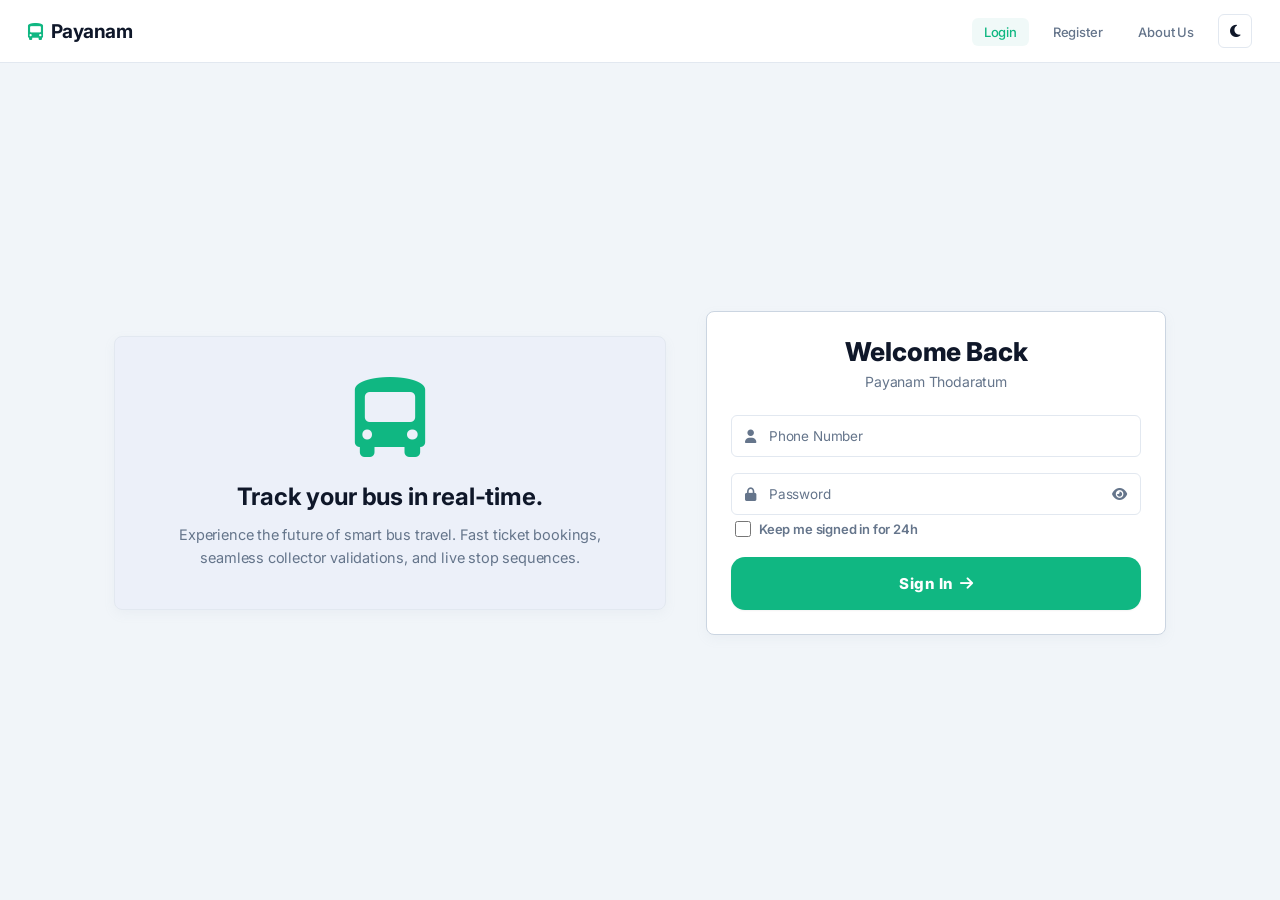
==== commit bd71db5e: "added eye icon in password field and added camera access and verification of ticket is hashed saved " ====
--- a/src/main/resources/static/index.html
+++ b/src/main/resources/static/index.html
@@ -2,13 +2,21 @@
 <html lang="en" data-theme="light">
 <head>
     <meta charset="UTF-8">
-    <meta name="viewport" content="width=device-width, initial-scale=1.0">
+    <meta name="viewport" content="width=device-width, initial-scale=1.0, maximum-scale=1.0, user-scalable=no">
     <link rel="stylesheet" href="src/css/style.css">
     <link rel="icon" type="image/x-icon" href="/src/images/icon.png">
     
     <!-- Fonts and Icons -->
     <link href="https://fonts.googleapis.com/css2?family=Inter:wght@300;400;500;600;700;800&display=swap" rel="stylesheet">
     <link rel="stylesheet" href="https://cdnjs.cloudflare.com/ajax/libs/font-awesome/6.4.0/css/all.min.css">
+    
+    <!-- PWA Mobile Configuration & Manifest -->
+    <link rel="manifest" href="/manifest.json">
+    <meta name="theme-color" content="#0D9488">
+    <meta name="apple-mobile-web-app-capable" content="yes">
+    <meta name="apple-mobile-web-app-status-bar-style" content="black-translucent">
+    <link rel="apple-touch-icon" href="/src/images/icon.png">
+    
     <title>Payanam - Future of Bus Travel</title>
     
     <script>
@@ -29,8 +37,8 @@
     
     <style>
         body{
-            height: 100vh;
-            overflow: hidden;
+            min-height: 100vh;
+            overflow-y: auto;
         }
         .main-content {
             display: flex;
@@ -131,6 +139,87 @@
         .contact-box span {
             color: hsl(var(--text-secondary));
             font-size: 12px;
+        }
+
+        /* PWA Custom Install Prompt */
+        .pwa-prompt-container {
+            position: fixed;
+            bottom: 24px;
+            left: 50%;
+            transform: translateX(-50%) translateY(100px);
+            z-index: 9999;
+            width: calc(100% - 32px);
+            max-width: 450px;
+            opacity: 0;
+            transition: transform 0.4s cubic-bezier(0.16, 1, 0.3, 1), opacity 0.4s ease;
+        }
+        .pwa-prompt-container.show {
+            transform: translateX(-50%) translateY(0);
+            opacity: 1;
+        }
+        .pwa-prompt-card {
+            background: var(--card-bg);
+            border: 1px solid var(--card-border);
+            border-radius: 16px;
+            padding: 16px;
+            display: flex;
+            align-items: center;
+            gap: 16px;
+            box-shadow: 0 10px 25px -5px rgba(0, 0, 0, 0.15), 0 8px 10px -6px rgba(0, 0, 0, 0.15);
+            backdrop-filter: blur(10px);
+        }
+        .pwa-prompt-logo img {
+            width: 48px;
+            height: 48px;
+            border-radius: 12px;
+            box-shadow: 0 4px 6px -1px rgba(0, 0, 0, 0.05);
+        }
+        .pwa-prompt-info {
+            flex: 1;
+        }
+        .pwa-prompt-info h3 {
+            font-size: 15px;
+            font-weight: 700;
+            color: hsl(var(--text-primary));
+            margin-bottom: 2px;
+            text-align: left;
+        }
+        .pwa-prompt-info p {
+            font-size: 12px;
+            color: hsl(var(--text-secondary));
+            line-height: 1.4;
+            text-align: left;
+        }
+        .pwa-prompt-actions {
+            display: flex;
+            gap: 8px;
+        }
+        .pwa-btn-dismiss {
+            background: transparent;
+            border: none;
+            color: hsl(var(--text-secondary));
+            font-weight: 600;
+            font-size: 13px;
+            cursor: pointer;
+            padding: 8px 12px;
+            border-radius: 8px;
+        }
+        .pwa-btn-dismiss:hover {
+            background: rgba(0, 0, 0, 0.03);
+        }
+        .pwa-btn-install {
+            background: hsl(var(--primary));
+            border: none;
+            color: #ffffff;
+            font-weight: 700;
+            font-size: 13px;
+            cursor: pointer;
+            padding: 8px 16px;
+            border-radius: 8px;
+            box-shadow: 0 4px 6px rgba(13, 148, 136, 0.15);
+        }
+        .pwa-btn-install:hover {
+            background: hsl(var(--primary-dark));
         }
     </style>
 </head>
@@ -184,6 +273,9 @@
                         <i class="fas fa-lock input-icon"></i>
                         <input type="password" id="login-password" name="password" placeholder=" " required>
                         <label for="login-password">Password</label>
+                        <button type="button" class="password-toggle" onclick="togglePasswordVisibility('login-password', this)">
+                            <i class="fas fa-eye"></i>
+                        </button>
                     </div>
 
                     <!-- Remember Me checkbox and premium layout alignment links -->
@@ -221,11 +313,17 @@
                         <i class="fas fa-lock input-icon"></i>
                         <input type="password" id="register-password" name="password" placeholder=" " required>
                         <label for="register-password">Create Password</label>
+                        <button type="button" class="password-toggle" onclick="togglePasswordVisibility('register-password', this)">
+                            <i class="fas fa-eye"></i>
+                        </button>
                     </div>
                     <div class="input-group">
                         <i class="fas fa-check-circle input-icon"></i>
                         <input type="password" id="confirm-password" placeholder=" " required>
                         <label for="confirm-password">Confirm Password</label>
+                        <button type="button" class="password-toggle" onclick="togglePasswordVisibility('confirm-password', this)">
+                            <i class="fas fa-eye"></i>
+                        </button>
                     </div>
 
                     <button type="submit" class="primary-btn">
@@ -269,6 +367,23 @@
         </div>
     </main>
 
+    <!-- PWA Install Prompt -->
+    <div id="pwa-install-prompt" class="pwa-prompt-container" style="display: none;">
+        <div class="pwa-prompt-card">
+            <div class="pwa-prompt-logo">
+                <img src="/src/images/icon.png" alt="Payanam Logo">
+            </div>
+            <div class="pwa-prompt-info">
+                <h3>Install Payanam App</h3>
+                <p>Track buses in real-time & book tickets offline.</p>
+            </div>
+            <div class="pwa-prompt-actions">
+                <button id="pwa-cancel-btn" class="pwa-btn-dismiss">Later</button>
+                <button id="pwa-install-btn" class="pwa-btn-install">Install</button>
+            </div>
+        </div>
+    </div>
+
     <!-- Global Loading Overlay -->
     <div class="loader-overlay" id="loading-overlay">
         <div class="spinner"></div>
--- a/src/main/resources/static/src/css/style.css
+++ b/src/main/resources/static/src/css/style.css
@@ -369,6 +369,31 @@
     font-weight: 600;
 }
 
+.input-group input[type="password"],
+.input-group input.password-field {
+    padding-right: 40px;
+}
+
+.password-toggle {
+    position: absolute;
+    right: 14px;
+    top: 50%;
+    transform: translateY(-50%);
+    color: hsl(var(--text-secondary));
+    cursor: pointer;
+    font-size: 13.5px;
+    z-index: 5;
+    background: transparent;
+    border: none;
+    padding: 0;
+    outline: none;
+    transition: color 0.12s ease;
+}
+
+.password-toggle:hover {
+    color: hsl(var(--primary));
+}
+
 /* Handcrafted SaaS Buttons */
 .primary-btn, .secondary-btn, .danger-btn {
     display: inline-flex;
@@ -861,6 +886,12 @@
         padding: 8px 10px;
         text-align: center;
         text-decoration: none !important;
+    }
+    .nav-bar ul li .theme-btn {
+        width: 100% !important;
+        height: 38px !important;
+        margin-top: 4px;
+        justify-content: center;
     }
     .nav-bar a,
     .nav-bar span,
